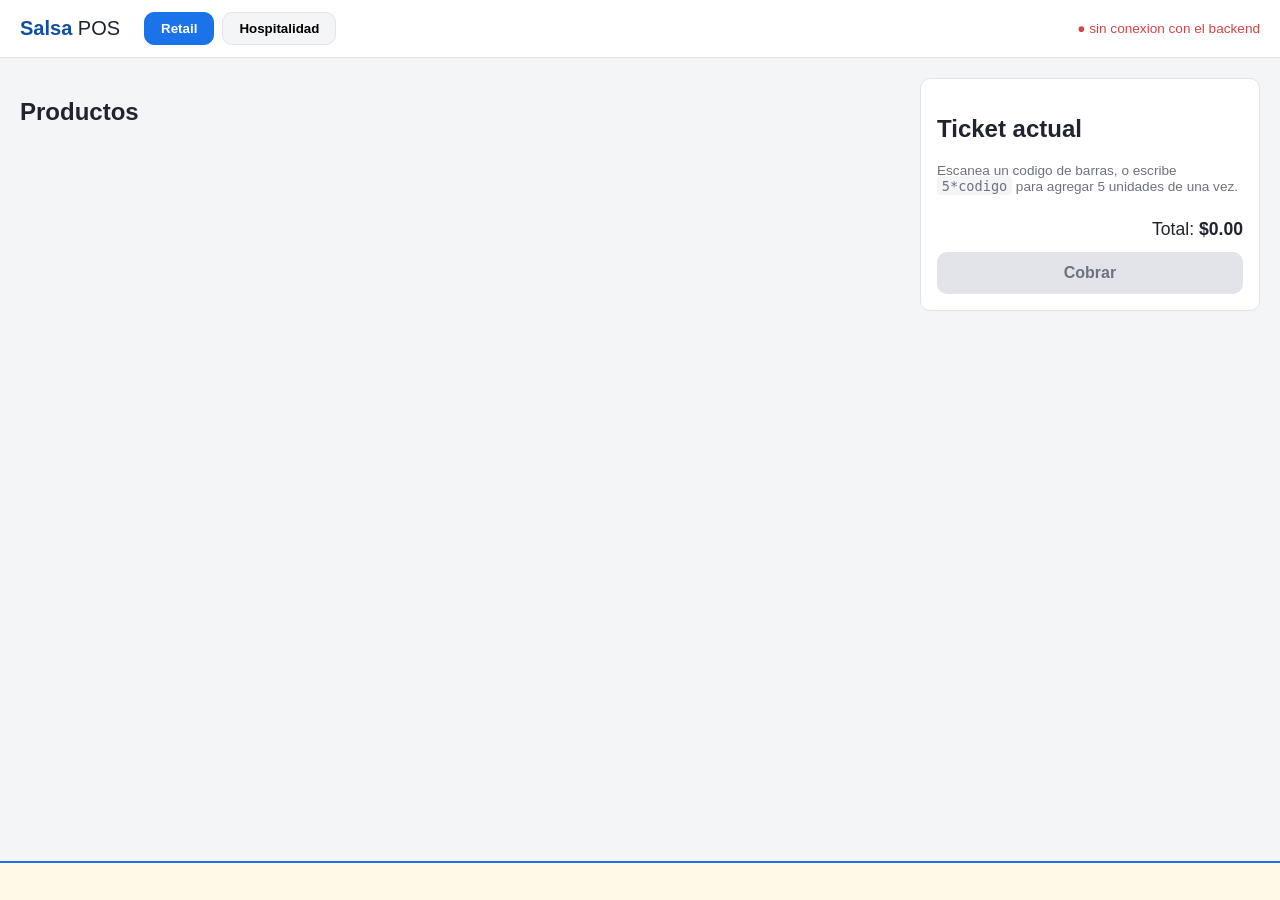
==== frontend/index.html @ f279087b "proyecto salsamentaria" ====
<!DOCTYPE html>
<html lang="es">
<head>
  <meta charset="UTF-8" />
  <meta name="viewport" content="width=device-width, initial-scale=1.0" />
  <title>Salsa POS</title>
  <link rel="stylesheet" href="css/style.css" />
</head>
<body>
  <!--
    Shell principal. La logica de ruteo real (retail vs mesas) vive en
    js/app.js: lee configuracion local (localStorage / futura tabla de
    configuracion del backend) y decide que vista cargar dentro de
    #app-view, inyectando el HTML de views/pos_retail.html o
    views/pos_hospitalidad.html.

    Regla de UX critica (documento maestro, seccion 5-B): #barcode-input
    debe mantener el foco SIEMPRE que no haya un dialogo modal abierto,
    para que el lector de codigo de barras (que emula teclado) funcione
    sin que el operario tenga que tocar el mouse.
  -->
  <header class="topbar">
    <div class="topbar__brand">Salsa <span>POS</span></div>
    <nav class="topbar__nav">
      <button data-modo="retail" class="modo-btn">Retail</button>
      <button data-modo="hospitalidad" class="modo-btn">Hospitalidad</button>
    </nav>
    <div class="topbar__status" id="connection-status">● conectando...</div>
  </header>

  <main id="app-view" class="app-view">
    <!-- Contenido inyectado dinamicamente por app.js -->
  </main>

  <!-- Campo oculto/persistente que captura la entrada del lector de barras.
       Ver frontend/js/barcode.js para el detalle de captura y el soporte
       de multiplicadores rapidos (ej. "5*7501234567890"). -->
  <input
    type="text"
    id="barcode-input"
    class="barcode-input"
    autocomplete="off"
    autocorrect="off"
    autocapitalize="off"
    spellcheck="false"
    aria-label="Entrada de codigo de barras"
  />

  <script src="js/api.js"></script>
  <script src="js/barcode.js"></script>
  <script src="js/app.js"></script>
</body>
</html>
---- frontend/css/style.css ----
/*
  style.css
  ----------
  Estilo base inspirado en la limpieza de Aronium: alto contraste, botones
  grandes pensados para pantallas tactiles/mostrador, y una jerarquia visual
  simple para que el operario de caja encuentre lo que necesita sin pensar.
*/

:root {
  --color-bg: #f4f5f7;
  --color-panel: #ffffff;
  --color-primary: #1a73e8;
  --color-primary-dark: #0f4fa3;
  --color-text: #1f2430;
  --color-text-muted: #6b7280;
  --color-border: #e2e4e9;

  --color-rojo: #d64545;
  --color-amarillo: #e2a63b;
  --color-verde: #2fa365;

  --radius: 10px;
  --font-base: "Segoe UI", Roboto, -apple-system, BlinkMacSystemFont, sans-serif;
}

* {
  box-sizing: border-box;
}

html, body {
  margin: 0;
  padding: 0;
  height: 100%;
  font-family: var(--font-base);
  background: var(--color-bg);
  color: var(--color-text);
}

.topbar {
  display: flex;
  align-items: center;
  gap: 1.5rem;
  padding: 0.75rem 1.25rem;
  background: var(--color-panel);
  border-bottom: 1px solid var(--color-border);
}

.topbar__brand {
  font-size: 1.25rem;
  font-weight: 700;
  color: var(--color-primary-dark);
}
.topbar__brand span {
  color: var(--color-text);
  font-weight: 400;
}

.topbar__nav {
  display: flex;
  gap: 0.5rem;
}

.modo-btn {
  padding: 0.5rem 1rem;
  border: 1px solid var(--color-border);
  border-radius: var(--radius);
  background: var(--color-bg);
  cursor: pointer;
  font-weight: 600;
}
.modo-btn.activo {
  background: var(--color-primary);
  color: #fff;
  border-color: var(--color-primary);
}

.topbar__status {
  margin-left: auto;
  font-size: 0.85rem;
  color: var(--color-text-muted);
}
.topbar__status.ok { color: var(--color-verde); }
.topbar__status.error { color: var(--color-rojo); }

.app-view {
  padding: 1.25rem;
}

/* --- Campo de captura de codigo de barras ---
   Se mantiene visible pero de bajo perfil: el operario ve que puede
   escanear/tipear sin que el elemento le robe protagonismo a la UI. */
.barcode-input {
  position: fixed;
  bottom: 0;
  left: 0;
  width: 100%;
  padding: 0.6rem 1rem;
  font-size: 1rem;
  border: none;
  border-top: 2px solid var(--color-primary);
  outline: none;
  background: #fffbe6;
}

/* --- Componentes compartidos de vistas (retail/hospitalidad) --- */

.grid-productos {
  display: grid;
  grid-template-columns: repeat(auto-fill, minmax(140px, 1fr));
  gap: 0.75rem;
}

.producto-card {
  background: var(--color-panel);
  border: 1px solid var(--color-border);
  border-radius: var(--radius);
  padding: 0.75rem;
  text-align: center;
  cursor: pointer;
  transition: transform 0.05s ease-in-out;
}
.producto-card:hover {
  border-color: var(--color-primary);
}
.producto-card:active {
  transform: scale(0.97);
}

.ticket-panel {
  background: var(--color-panel);
  border: 1px solid var(--color-border);
  border-radius: var(--radius);
  padding: 1rem;
}

.ticket-linea {
  display: flex;
  justify-content: space-between;
  padding: 0.4rem 0;
  border-bottom: 1px dashed var(--color-border);
}

.mesas-grid {
  display: grid;
  grid-template-columns: repeat(auto-fill, minmax(120px, 1fr));
  gap: 1rem;
}

.mesa-card {
  border-radius: var(--radius);
  padding: 1rem;
  text-align: center;
  font-weight: 600;
  cursor: pointer;
  border: 2px solid var(--color-border);
}
.mesa-card.libre { background: #eafaf1; border-color: var(--color-verde); }
.mesa-card.ocupada { background: #fdecec; border-color: var(--color-rojo); }
.mesa-card.reservada { background: #fff6e5; border-color: var(--color-amarillo); }

/* --- Semaforizacion de vencimientos --- */
.badge-nivel {
  display: inline-block;
  padding: 0.15rem 0.5rem;
  border-radius: 999px;
  font-size: 0.75rem;
  font-weight: 700;
  color: #fff;
}
.badge-nivel.rojo { background: var(--color-rojo); }
.badge-nivel.amarillo { background: var(--color-amarillo); color: #3a2c00; }
.badge-nivel.verde { background: var(--color-verde); }

/* --- Layout de las vistas POS (retail / hospitalidad) --- */
.pos-retail,
.pos-hospitalidad__cuenta > .pos-retail__grid,
#vista-cuenta {
  display: block;
}

.pos-retail {
  display: grid;
  grid-template-columns: 1fr 340px;
  gap: 1.25rem;
  align-items: start;
}

.pos-hospitalidad__cuenta {
  display: grid;
  grid-template-columns: 1fr 340px;
  grid-template-areas:
    "volver volver"
    "grid   ticket";
  gap: 1.25rem;
}
.pos-hospitalidad__cuenta > #btn-volver-mesas,
.pos-hospitalidad__cuenta > #cuenta-titulo {
  grid-column: 1 / -1;
}

.hint {
  font-size: 0.85rem;
  color: var(--color-text-muted);
}
.hint code {
  background: var(--color-bg);
  padding: 0.1rem 0.3rem;
  border-radius: 4px;
}

.ticket-lineas {
  list-style: none;
  margin: 0;
  padding: 0;
  max-height: 45vh;
  overflow-y: auto;
}

.ticket-total {
  margin-top: 0.75rem;
  font-size: 1.1rem;
  text-align: right;
}

.btn-primario,
.btn-secundario {
  width: 100%;
  padding: 0.75rem 1rem;
  margin-top: 0.75rem;
  border: none;
  border-radius: var(--radius);
  font-weight: 700;
  font-size: 1rem;
  cursor: pointer;
}
.btn-primario {
  background: var(--color-primary);
  color: #fff;
}
.btn-primario:disabled {
  background: var(--color-border);
  color: var(--color-text-muted);
  cursor: not-allowed;
}
.btn-secundario {
  width: auto;
  background: transparent;
  color: var(--color-primary-dark);
  border: 1px solid var(--color-border);
}
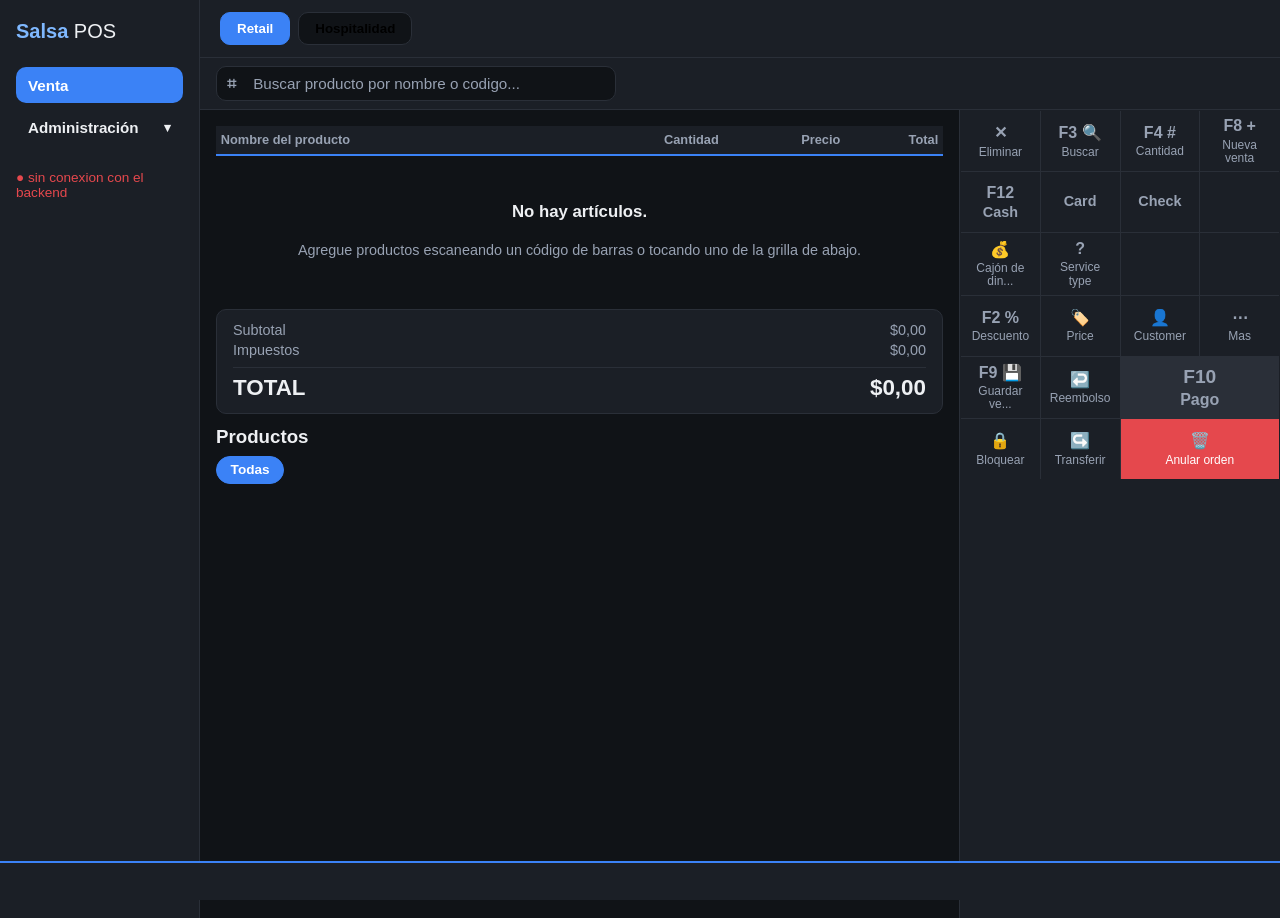
==== commit 8462dff9: "Actualización del proyecto" ====
--- a/frontend/index.html
+++ b/frontend/index.html
@@ -8,29 +8,62 @@
 </head>
 <body>
   <!--
-    Shell principal. La logica de ruteo real (retail vs mesas) vive en
-    js/app.js: lee configuracion local (localStorage / futura tabla de
-    configuracion del backend) y decide que vista cargar dentro de
-    #app-view, inyectando el HTML de views/pos_retail.html o
-    views/pos_hospitalidad.html.
+    Shell principal, inspirado en la separacion de Aronium entre caja
+    rapida (pantalla principal) y secciones de administracion propias.
+    La logica de ruteo real vive en js/app.js: decide que "seccion" de
+    nivel superior mostrar (venta / productos / inventario / alertas /
+    configuracion) y, dentro de "venta", que sub-modo (retail vs mesas),
+    inyectando el HTML de views/*.html dentro de #app-view. Productos,
+    Inventario, Alertas y Configuracion viven detras de un submenu
+    "Administracion" en la barra lateral (ver #admin-submenu).
 
     Regla de UX critica (documento maestro, seccion 5-B): #barcode-input
     debe mantener el foco SIEMPRE que no haya un dialogo modal abierto,
     para que el lector de codigo de barras (que emula teclado) funcione
     sin que el operario tenga que tocar el mouse.
   -->
-  <header class="topbar">
-    <div class="topbar__brand">Salsa <span>POS</span></div>
-    <nav class="topbar__nav">
-      <button data-modo="retail" class="modo-btn">Retail</button>
-      <button data-modo="hospitalidad" class="modo-btn">Hospitalidad</button>
-    </nav>
-    <div class="topbar__status" id="connection-status">● conectando...</div>
-  </header>
+  <div class="shell">
+    <aside class="sidebar">
+      <div class="sidebar__brand">Salsa <span>POS</span></div>
+      <nav class="sidebar__nav">
+        <button data-seccion="venta" class="seccion-btn">Venta</button>
+        <button
+          type="button"
+          id="btn-admin-toggle"
+          class="seccion-btn seccion-btn--grupo"
+          aria-expanded="false"
+          aria-controls="admin-submenu"
+        >
+          Administración
+          <span class="flecha" aria-hidden="true">▾</span>
+        </button>
+        <div id="admin-submenu" class="sidebar__submenu" hidden>
+          <button data-seccion="productos" class="seccion-btn seccion-btn--sub">Productos</button>
+          <button data-seccion="inventario" class="seccion-btn seccion-btn--sub">Inventario</button>
+          <button data-seccion="alertas" class="seccion-btn seccion-btn--sub">Alertas</button>
+          <button data-seccion="configuracion" class="seccion-btn seccion-btn--sub">Configuración</button>
+        </div>
+      </nav>
+      <div class="topbar__status" id="connection-status">● conectando...</div>
+    </aside>
 
-  <main id="app-view" class="app-view">
-    <!-- Contenido inyectado dinamicamente por app.js -->
-  </main>
+    <div class="shell__contenido">
+      <header class="topbar" id="venta-subnav" hidden>
+        <nav class="topbar__nav">
+          <button data-modo="retail" class="modo-btn">Retail</button>
+          <button data-modo="hospitalidad" class="modo-btn">Hospitalidad</button>
+        </nav>
+      </header>
+
+      <main id="app-view" class="app-view">
+        <!-- Contenido inyectado dinamicamente por app.js -->
+      </main>
+    </div>
+  </div>
+
+  <!-- Notificaciones no bloqueantes (ej. "Producto guardado correctamente").
+       Ver mostrarToast() en app.js. -->
+  <div id="toast" class="toast" hidden></div>
 
   <!-- Campo oculto/persistente que captura la entrada del lector de barras.
        Ver frontend/js/barcode.js para el detalle de captura y el soporte
--- a/frontend/css/style.css
+++ b/frontend/css/style.css
@@ -1,23 +1,31 @@
 /*
   style.css
   ----------
-  Estilo base inspirado en la limpieza de Aronium: alto contraste, botones
-  grandes pensados para pantallas tactiles/mostrador, y una jerarquia visual
-  simple para que el operario de caja encuentre lo que necesita sin pensar.
+  Tema oscuro inspirado en la pantalla de venta de Aronium: alto contraste,
+  botones grandes pensados para pantallas tactiles/mostrador, y una
+  jerarquia visual simple para que el operario de caja encuentre lo que
+  necesita sin pensar.
 */
 
 :root {
-  --color-bg: #f4f5f7;
-  --color-panel: #ffffff;
-  --color-primary: #1a73e8;
-  --color-primary-dark: #0f4fa3;
-  --color-text: #1f2430;
-  --color-text-muted: #6b7280;
-  --color-border: #e2e4e9;
-
-  --color-rojo: #d64545;
-  --color-amarillo: #e2a63b;
-  --color-verde: #2fa365;
+  --color-bg: #101317;
+  --color-panel: #1b1f26;
+  --color-hover: #262b34;
+  --color-primary: #3b82f6;
+  /* OJO: en el tema claro original esta variable era un azul MAS OSCURO
+     que --color-primary (para que el texto fuera legible sobre fondo
+     blanco). En el tema oscuro el rol es el mismo (texto/acento legible),
+     pero para lograrlo necesita ser un azul MAS CLARO que --color-primary,
+     ya que ahora el fondo es oscuro. El nombre de la variable se mantiene
+     para no tener que tocar cada selector que ya la usa. */
+  --color-primary-dark: #7fb8ff;
+  --color-text: #eef0f3;
+  --color-text-muted: #98a2b3;
+  --color-border: #2a2f38;
+
+  --color-rojo: #e5484d;
+  --color-amarillo: #f0b429;
+  --color-verde: #3ecf8e;
 
   --radius: 10px;
   --font-base: "Segoe UI", Roboto, -apple-system, BlinkMacSystemFont, sans-serif;
@@ -36,23 +44,106 @@
   color: var(--color-text);
 }
 
-.topbar {
+/* --- Layout general: sidebar + contenido --- */
+.shell {
+  display: flex;
+  min-height: 100vh;
+}
+
+.sidebar {
+  width: 200px;
+  flex-shrink: 0;
+  display: flex;
+  flex-direction: column;
+  gap: 1.5rem;
+  padding: 1.25rem 1rem;
+  background: var(--color-panel);
+  border-right: 1px solid var(--color-border);
+}
+
+.sidebar__brand {
+  font-size: 1.25rem;
+  font-weight: 700;
+  color: var(--color-primary-dark);
+}
+.sidebar__brand span {
+  color: var(--color-text);
+  font-weight: 400;
+}
+
+.sidebar__nav {
+  display: flex;
+  flex-direction: column;
+  gap: 0.4rem;
+}
+
+.seccion-btn {
+  text-align: left;
+  padding: 0.6rem 0.75rem;
+  border: none;
+  border-radius: var(--radius);
+  background: transparent;
+  color: var(--color-text);
+  cursor: pointer;
+  font-weight: 600;
+  font-size: 0.95rem;
+}
+.seccion-btn:hover {
+  background: var(--color-hover);
+}
+.seccion-btn.activo {
+  background: var(--color-primary);
+  color: #fff;
+}
+
+.seccion-btn--grupo {
+  display: flex;
+  align-items: center;
+  justify-content: space-between;
+  width: 100%;
+}
+.seccion-btn--grupo .flecha {
+  transition: transform 0.15s ease;
+  font-size: 0.8rem;
+}
+.seccion-btn--grupo[aria-expanded="true"] .flecha {
+  transform: rotate(180deg);
+}
+
+/* :not([hidden]): ver nota junto a .pos-hospitalidad__cuenta mas abajo
+   (una regla de autor que fije "display" en un elemento vence SIEMPRE al
+   "display:none" del atributo [hidden], sin importar especificidad). */
+.sidebar__submenu:not([hidden]) {
+  display: flex;
+  flex-direction: column;
+  gap: 0.2rem;
+  margin-left: 0.5rem;
+  padding-left: 0.5rem;
+  border-left: 2px solid var(--color-border);
+}
+
+.seccion-btn--sub {
+  font-size: 0.85rem;
+  padding: 0.45rem 0.6rem;
+}
+
+.shell__contenido {
+  flex: 1;
+  min-width: 0;
+  display: flex;
+  flex-direction: column;
+}
+
+/* :not([hidden]): ver nota junto a .pos-hospitalidad__cuenta mas abajo.
+   #venta-subnav usa esta misma clase y se oculta/muestra via [hidden]
+   al cambiar de seccion en la barra lateral. */
+.topbar:not([hidden]) {
   display: flex;
   align-items: center;
   gap: 1.5rem;
   padding: 0.75rem 1.25rem;
   background: var(--color-panel);
   border-bottom: 1px solid var(--color-border);
-}
-
-.topbar__brand {
-  font-size: 1.25rem;
-  font-weight: 700;
-  color: var(--color-primary-dark);
-}
-.topbar__brand span {
-  color: var(--color-text);
-  font-weight: 400;
 }
 
 .topbar__nav {
@@ -75,7 +166,6 @@
 }
 
 .topbar__status {
-  margin-left: auto;
   font-size: 0.85rem;
   color: var(--color-text-muted);
 }
@@ -84,6 +174,7 @@
 
 .app-view {
   padding: 1.25rem;
+  flex: 1;
 }
 
 /* --- Campo de captura de codigo de barras ---
@@ -99,10 +190,50 @@
   border: none;
   border-top: 2px solid var(--color-primary);
   outline: none;
-  background: #fffbe6;
+  background: var(--color-panel);
+  color: var(--color-text);
 }
 
 /* --- Componentes compartidos de vistas (retail/hospitalidad) --- */
+
+.buscador-productos {
+  display: block;
+  width: 100%;
+  max-width: 340px;
+  padding: 0.55rem 0.75rem;
+  margin: 0.5rem 0 0.75rem;
+  border: 1px solid var(--color-border);
+  border-radius: var(--radius);
+  font-size: 0.95rem;
+  background: var(--color-panel);
+  color: var(--color-text);
+}
+
+.categorias-tabs {
+  display: flex;
+  flex-wrap: wrap;
+  gap: 0.4rem;
+  margin-bottom: 0.75rem;
+}
+
+.categoria-tab {
+  padding: 0.35rem 0.85rem;
+  border: 1px solid var(--color-border);
+  border-radius: 999px;
+  background: var(--color-panel);
+  color: var(--color-text);
+  font-size: 0.85rem;
+  font-weight: 600;
+  cursor: pointer;
+}
+.categoria-tab:hover {
+  border-color: var(--color-primary);
+}
+.categoria-tab.activo {
+  background: var(--color-primary);
+  color: #fff;
+  border-color: var(--color-primary);
+}
 
 .grid-productos {
   display: grid;
@@ -133,11 +264,35 @@
   padding: 1rem;
 }
 
-.ticket-linea {
-  display: flex;
-  justify-content: space-between;
-  padding: 0.4rem 0;
+.tabla-ticket-scroll {
+  max-height: 45vh;
+  overflow-y: auto;
+  margin-bottom: 0.5rem;
+}
+
+.tabla-ticket {
+  width: 100%;
+  border-collapse: collapse;
+}
+.tabla-ticket thead th {
+  text-align: left;
+  padding: 0.4rem 0.3rem;
+  border-bottom: 2px solid var(--color-primary);
+  color: var(--color-text-muted);
+  font-size: 0.8rem;
+  font-weight: 600;
+  position: sticky;
+  top: 0;
+  background: var(--color-panel);
+}
+.tabla-ticket thead th:not(:first-child),
+.tabla-ticket tbody td:not(:first-child) {
+  text-align: right;
+}
+.tabla-ticket tbody td {
+  padding: 0.4rem 0.3rem;
   border-bottom: 1px dashed var(--color-border);
+  font-size: 0.9rem;
 }
 
 .mesas-grid {
@@ -154,9 +309,9 @@
   cursor: pointer;
   border: 2px solid var(--color-border);
 }
-.mesa-card.libre { background: #eafaf1; border-color: var(--color-verde); }
-.mesa-card.ocupada { background: #fdecec; border-color: var(--color-rojo); }
-.mesa-card.reservada { background: #fff6e5; border-color: var(--color-amarillo); }
+.mesa-card.libre { background: rgba(62, 207, 142, 0.12); border-color: var(--color-verde); }
+.mesa-card.ocupada { background: rgba(229, 72, 77, 0.12); border-color: var(--color-rojo); }
+.mesa-card.reservada { background: rgba(240, 180, 41, 0.12); border-color: var(--color-amarillo); }
 
 /* --- Semaforizacion de vencimientos --- */
 .badge-nivel {
@@ -167,25 +322,33 @@
   font-weight: 700;
   color: #fff;
 }
+/* Separacion cuando el badge va pegado a texto en la misma celda (ej. el
+   "Stock bajo" de Inventario, junto a la cantidad) en vez de solo en su
+   propia celda (como en Alertas). */
+.badge-nivel + .badge-nivel,
+strong + .badge-nivel {
+  margin-left: 0.5rem;
+}
 .badge-nivel.rojo { background: var(--color-rojo); }
 .badge-nivel.amarillo { background: var(--color-amarillo); color: #3a2c00; }
 .badge-nivel.verde { background: var(--color-verde); }
 
-/* --- Layout de las vistas POS (retail / hospitalidad) --- */
-.pos-retail,
-.pos-hospitalidad__cuenta > .pos-retail__grid,
-#vista-cuenta {
+/* --- Layout de las vistas POS (retail / hospitalidad) ---
+   OJO: #vista-cuenta (== .pos-hospitalidad__cuenta, el mismo elemento
+   tiene ambos) NO debe forzarse aqui: un selector de ID le gana en
+   especificidad al atributo [hidden] y a la regla ".pos-hospitalidad__cuenta
+   { display: grid }" de mas abajo, dejando la cuenta siempre visible
+   encima de la grilla de mesas sin importar lo que haga app.js. */
+.pos-hospitalidad__cuenta > .pos-retail__grid {
   display: block;
 }
 
-.pos-retail {
-  display: grid;
-  grid-template-columns: 1fr 340px;
-  gap: 1.25rem;
-  align-items: start;
-}
-
-.pos-hospitalidad__cuenta {
+/* :not([hidden]) es necesario: una regla de autor que fije "display" en
+   este elemento gana SIEMPRE sobre el "display:none" del atributo [hidden]
+   del navegador (el origen "autor" vence a "user-agent" en la cascada,
+   sin importar especificidad), asi que sin esto la cuenta se veria
+   siempre, incluso con el atributo hidden puesto por app.js. */
+.pos-hospitalidad__cuenta:not([hidden]) {
   display: grid;
   grid-template-columns: 1fr 340px;
   grid-template-areas:
@@ -203,17 +366,9 @@
   color: var(--color-text-muted);
 }
 .hint code {
-  background: var(--color-bg);
+  background: var(--color-border);
   padding: 0.1rem 0.3rem;
   border-radius: 4px;
-}
-
-.ticket-lineas {
-  list-style: none;
-  margin: 0;
-  padding: 0;
-  max-height: 45vh;
-  overflow-y: auto;
 }
 
 .ticket-total {
@@ -248,3 +403,438 @@
   color: var(--color-primary-dark);
   border: 1px solid var(--color-border);
 }
+
+/* --- Pantallas de administracion (Productos / Inventario / Alertas) --- */
+
+.panel-admin {
+  background: var(--color-panel);
+  border: 1px solid var(--color-border);
+  border-radius: var(--radius);
+  padding: 1.25rem;
+  margin-bottom: 1.25rem;
+}
+
+.panel-admin h3 {
+  margin-top: 0;
+}
+
+.tabla-admin {
+  width: 100%;
+  border-collapse: collapse;
+}
+.tabla-admin th,
+.tabla-admin td {
+  text-align: left;
+  padding: 0.5rem 0.6rem;
+  border-bottom: 1px solid var(--color-border);
+  font-size: 0.9rem;
+}
+.tabla-admin th {
+  color: var(--color-text-muted);
+  font-weight: 600;
+}
+.tabla-admin tr.fila-clickable {
+  cursor: pointer;
+}
+.tabla-admin tr.fila-clickable:hover {
+  background: var(--color-hover);
+}
+
+/* :not([hidden]): #form-nueva-mesa reutiliza esta clase y se oculta con
+   [hidden] (ver nota junto a .pos-hospitalidad__cuenta mas abajo). */
+.form-inline:not([hidden]) {
+  display: flex;
+  flex-wrap: wrap;
+  gap: 0.75rem;
+  align-items: flex-end;
+}
+/* :not([hidden]): ver nota junto a .pos-hospitalidad__cuenta mas abajo
+   (una regla de autor con "display" vence SIEMPRE al [hidden] del
+   navegador). #campo-stock-bajo-umbral reutiliza esta clase y se oculta
+   con [hidden] segun el interruptor "Marcar stock bajo". */
+.form-inline .campo:not([hidden]) {
+  display: flex;
+  flex-direction: column;
+  gap: 0.25rem;
+  font-size: 0.85rem;
+  color: var(--color-text-muted);
+}
+.form-inline input,
+.form-inline select {
+  padding: 0.5rem 0.6rem;
+  border: 1px solid var(--color-border);
+  border-radius: var(--radius);
+  font-size: 0.95rem;
+  min-width: 140px;
+  background: var(--color-bg);
+  color: var(--color-text);
+}
+/* El icono nativo del selector de fecha viene oscuro por defecto y queda
+   invisible sobre un input de fondo oscuro (Chrome/Edge). */
+.form-inline input[type="date"]::-webkit-calendar-picker-indicator {
+  filter: invert(1);
+}
+.form-inline .btn-primario,
+.form-inline .btn-secundario {
+  width: auto;
+  margin-top: 0;
+}
+
+.mesa-card.mesa-nueva {
+  background: var(--color-bg);
+  border-style: dashed;
+  color: var(--color-text-muted);
+  display: flex;
+  align-items: center;
+  justify-content: center;
+}
+
+.lista-simple {
+  list-style: none;
+  margin: 0;
+  padding: 0;
+}
+.lista-simple li {
+  display: flex;
+  justify-content: space-between;
+  align-items: center;
+  padding: 0.35rem 0;
+  border-bottom: 1px dashed var(--color-border);
+  font-size: 0.9rem;
+}
+
+/* =========================================
+   Rediseño POS Retail (Estilo Aronium)
+   Usa las mismas variables de tema que el resto de la app (ver :root):
+   la version original de este bloque traia colores fijos (#2c2c2c,
+   #333, etc.) que no coincidian con la paleta del resto de las pantallas
+   (Productos/Inventario/Alertas), lo cual se veia desarmonico al navegar
+   entre secciones.
+   ========================================= */
+
+.pos-retail-aronium {
+  display: flex;
+  flex-direction: column;
+  min-height: calc(100vh - 2.5rem);
+  background: var(--color-bg);
+  color: var(--color-text);
+  margin: -1.25rem; /* Para que el buscador quede pegado al borde, como en Aronium */
+}
+
+/* Header Buscador */
+.pos-retail-aronium__header {
+  background: var(--color-panel);
+  padding: 0.5rem 1rem;
+  border-bottom: 1px solid var(--color-border);
+  display: flex;
+  align-items: center;
+}
+
+.buscador-wrapper {
+  display: flex;
+  align-items: center;
+  background: var(--color-bg);
+  border: 1px solid var(--color-border);
+  border-radius: var(--radius);
+  width: 100%;
+  max-width: 400px;
+}
+
+.icon-barcode {
+  padding: 0 0.6rem;
+  color: var(--color-text-muted);
+  font-weight: bold;
+}
+
+.pos-retail-aronium__header .buscador-productos {
+  background: transparent;
+  border: none;
+  color: var(--color-text);
+  padding: 0.5rem;
+  width: 100%;
+  max-width: none;
+  outline: none;
+  margin: 0;
+}
+.pos-retail-aronium__header .buscador-productos::placeholder {
+  color: var(--color-text-muted);
+}
+
+/* Cuerpo principal: ticket+catalogo a la izquierda, acciones a la derecha */
+.pos-retail-aronium__body {
+  display: flex;
+  flex: 1;
+  align-items: stretch;
+}
+
+.pos-retail-aronium__main {
+  flex: 1;
+  min-width: 0;
+  display: flex;
+  flex-direction: column;
+  padding: 1rem;
+  border-right: 1px solid var(--color-border);
+}
+
+/* En este layout el ticket comparte espacio con totales y catalogo debajo,
+   asi que usa una altura de scroll mas chica que en Hospitalidad. */
+.pos-retail-aronium__main .tabla-ticket-scroll {
+  max-height: 30vh;
+}
+
+/* Mensaje de estado vacio: en el flujo normal, entre la tabla y los
+   totales (nada de position:absolute - con la tabla casi sin alto por
+   no tener filas, terminaba superpuesto encima del bloque de Totales). */
+.ticket-vacio-msg {
+  text-align: center;
+  color: var(--color-text-muted);
+  font-size: 0.9rem;
+  padding: 1.5rem 0;
+}
+.ticket-vacio-msg strong {
+  display: block;
+  font-size: 1.05rem;
+  color: var(--color-text);
+  margin-bottom: 0.25rem;
+}
+
+.pos-retail-aronium__totales {
+  background: var(--color-panel);
+  border: 1px solid var(--color-border);
+  border-radius: var(--radius);
+  padding: 0.75rem 1rem;
+  margin: 0.75rem 0;
+  display: flex;
+  flex-direction: column;
+  gap: 0.3rem;
+}
+.totales-fila {
+  display: flex;
+  justify-content: space-between;
+  font-size: 0.9rem;
+  color: var(--color-text-muted);
+}
+.totales-fila.total-grande {
+  font-size: 1.4rem;
+  font-weight: 700;
+  color: var(--color-text);
+  margin-top: 0.25rem;
+  padding-top: 0.4rem;
+  border-top: 1px solid var(--color-border);
+}
+
+.pos-retail-aronium__catalogo h3 {
+  margin: 0 0 0.5rem;
+}
+
+/* Sidebar de acciones */
+.pos-retail-aronium__sidebar {
+  width: 320px;
+  flex-shrink: 0;
+  background: var(--color-panel);
+  padding: 1px;
+}
+
+.acciones-grid {
+  display: grid;
+  grid-template-columns: repeat(4, 1fr);
+  grid-auto-rows: minmax(60px, auto);
+  gap: 1px;
+  background: var(--color-border); /* separa visualmente los botones */
+}
+
+.btn-accion {
+  border: none;
+  background: var(--color-panel);
+  color: var(--color-text-muted);
+  display: flex;
+  flex-direction: column;
+  align-items: center;
+  justify-content: center;
+  gap: 0.2rem;
+  cursor: pointer;
+  padding: 0.4rem;
+  font-size: 0.75rem;
+  transition: background-color 0.1s;
+}
+.btn-accion:hover {
+  background: var(--color-hover);
+  color: var(--color-text);
+}
+.btn-accion .btn-icon {
+  font-size: 1rem;
+  font-weight: bold;
+}
+.btn-accion .btn-texto {
+  text-align: center;
+  line-height: 1.1;
+}
+
+.btn-pago {
+  font-size: 0.9rem;
+  font-weight: bold;
+}
+
+/* Verde propio (mas oscuro que --color-verde, que es un mint claro
+   pensado para badges) para que el texto blanco tenga buen contraste
+   en un boton solido grande. */
+.btn-verde {
+  background: #1f9d5a;
+  color: #fff;
+}
+.btn-verde:hover {
+  background: #188049;
+}
+.btn-verde:disabled {
+  background: var(--color-border);
+  color: var(--color-text-muted);
+  cursor: not-allowed;
+}
+.btn-verde .btn-icon { font-size: 1.2rem; }
+.btn-verde .btn-texto { font-size: 1rem; font-weight: bold; }
+
+.btn-rojo {
+  background: var(--color-rojo);
+  color: #fff;
+}
+.btn-rojo:hover {
+  background: #c93338;
+}
+
+.btn-span-2 {
+  grid-column: span 2;
+}
+
+.btn-placeholder {
+  background: var(--color-panel);
+}
+
+/* =========================================
+   Formulario extendido de Productos
+   ========================================= */
+
+/* Un campo que debe ocupar toda la fila dentro de .form-inline
+   (flex-wrap): descripcion, separadores de seccion, etc. */
+.campo--ancho {
+  flex: 1 1 100%;
+}
+.campo--ancho textarea {
+  width: 100%;
+}
+
+.form-seccion-titulo {
+  flex: 1 1 100%;
+  margin: 0.5rem 0 0;
+  font-size: 0.8rem;
+  font-weight: 700;
+  color: var(--color-text-muted);
+  text-transform: uppercase;
+  letter-spacing: 0.04em;
+}
+.form-seccion-titulo:first-child {
+  margin-top: 0;
+}
+
+.form-inline textarea {
+  padding: 0.5rem 0.6rem;
+  border: 1px solid var(--color-border);
+  border-radius: var(--radius);
+  font-size: 0.95rem;
+  font-family: inherit;
+  background: var(--color-bg);
+  color: var(--color-text);
+  min-height: 4rem;
+  resize: vertical;
+}
+
+/* :not([hidden]): una regla de autor que fije "display" en un elemento
+   vence SIEMPRE al "display:none" del atributo [hidden] (ver nota junto
+   a .pos-hospitalidad__cuenta), asi que sin esto la vista previa se
+   veria siempre, incluso sin imagen subida. */
+.imagen-preview:not([hidden]) {
+  width: 120px;
+  height: 120px;
+  border-radius: var(--radius);
+  border: 1px solid var(--color-border);
+  object-fit: cover;
+  background: var(--color-bg);
+  display: block;
+}
+
+/* --- Interruptor (checkbox estilizado como switch deslizante) --- */
+.switch {
+  display: inline-flex;
+  align-items: center;
+  gap: 0.5rem;
+  cursor: pointer;
+  user-select: none;
+}
+.switch input[type="checkbox"] {
+  position: absolute;
+  opacity: 0;
+  width: 0;
+  height: 0;
+}
+.switch__track {
+  position: relative;
+  width: 40px;
+  height: 22px;
+  flex-shrink: 0;
+  background: var(--color-border);
+  border-radius: 999px;
+  transition: background-color 0.15s ease;
+}
+.switch__thumb {
+  position: absolute;
+  top: 2px;
+  left: 2px;
+  width: 18px;
+  height: 18px;
+  border-radius: 50%;
+  background: #fff;
+  transition: transform 0.15s ease;
+}
+.switch input:checked + .switch__track {
+  background: var(--color-primary);
+}
+.switch input:checked + .switch__track .switch__thumb {
+  transform: translateX(18px);
+}
+.switch__label {
+  font-size: 0.9rem;
+  color: var(--color-text);
+}
+
+/* --- Notificacion no bloqueante (mostrarToast() en app.js) ---
+   :not([hidden]) es obligatorio aqui: cualquier regla de autor que fije
+   "display" en un elemento vence SIEMPRE al "display:none" del atributo
+   [hidden] del navegador, sin importar especificidad (ver nota junto a
+   .pos-hospitalidad__cuenta) - ya paso 3 veces en esta app por olvidarlo. */
+.toast:not([hidden]) {
+  display: block;
+  position: fixed;
+  top: 1rem;
+  right: 1rem;
+  z-index: 1000;
+  padding: 0.75rem 1.25rem;
+  border-radius: var(--radius);
+  background: var(--color-verde);
+  color: #08281a;
+  font-weight: 700;
+  box-shadow: 0 4px 12px rgba(0, 0, 0, 0.35);
+  animation: toast-entrada 0.15s ease-out;
+}
+.toast.error {
+  background: var(--color-rojo);
+  color: #fff;
+}
+@keyframes toast-entrada {
+  from {
+    opacity: 0;
+    transform: translateY(-8px);
+  }
+  to {
+    opacity: 1;
+    transform: translateY(0);
+  }
+}
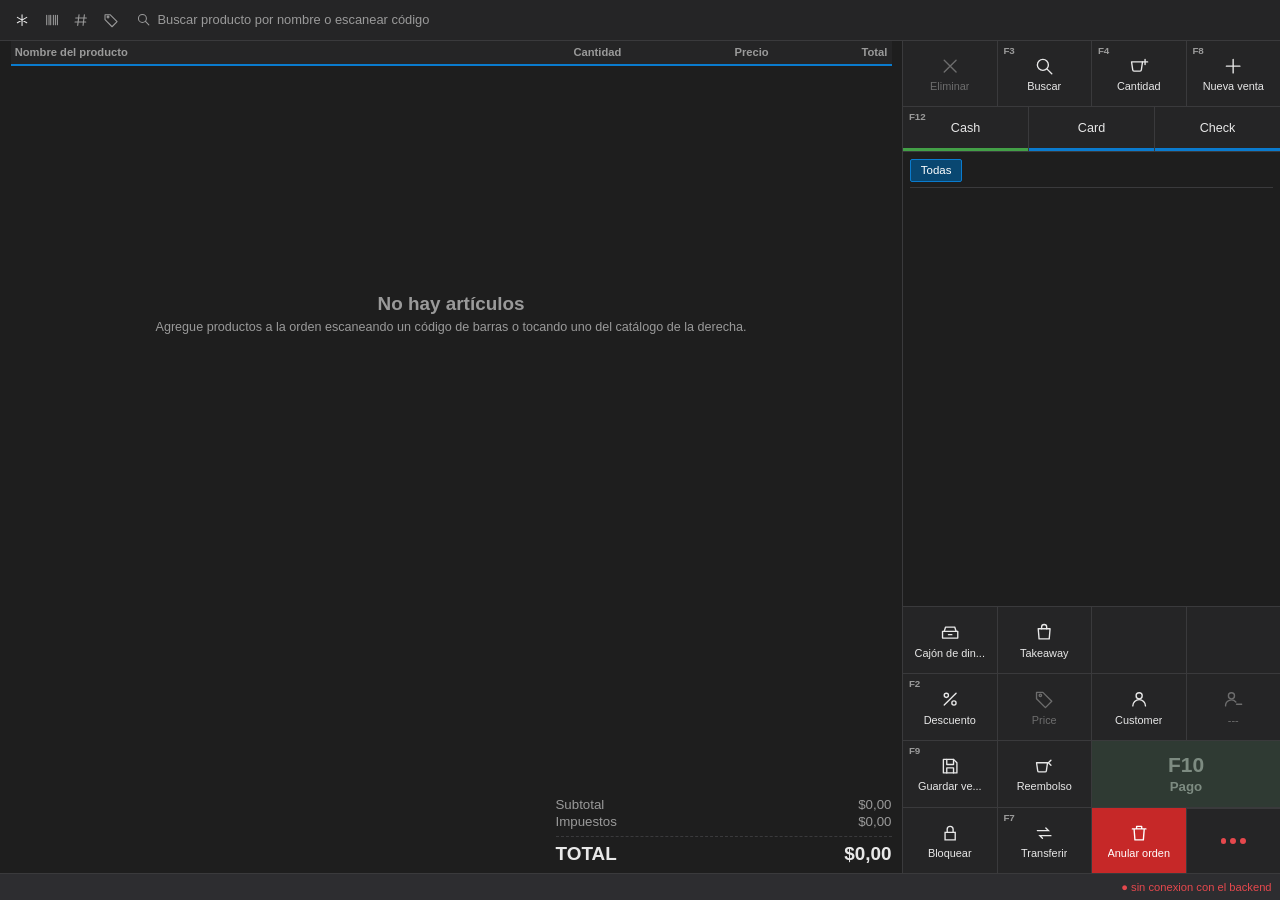
==== commit 7beaed7f: "feat: implement global barcode reader module and integrate scanning into POS search fields" ====
--- a/frontend/index.html
+++ b/frontend/index.html
@@ -8,14 +8,24 @@
 </head>
 <body>
   <!--
-    Shell principal, inspirado en la separacion de Aronium entre caja
-    rapida (pantalla principal) y secciones de administracion propias.
-    La logica de ruteo real vive en js/app.js: decide que "seccion" de
-    nivel superior mostrar (venta / productos / inventario / alertas /
-    configuracion) y, dentro de "venta", que sub-modo (retail vs mesas),
-    inyectando el HTML de views/*.html dentro de #app-view. Productos,
-    Inventario, Alertas y Configuracion viven detras de un submenu
-    "Administracion" en la barra lateral (ver #admin-submenu).
+    Armazon principal. La logica de ruteo vive en js/app.js: decide que
+    "seccion" de nivel superior mostrar (venta / productos / inventario /
+    alertas / configuracion) y, dentro de "venta", que sub-modo (retail vs
+    hospitalidad), inyectando el HTML de views/*.html dentro de #app-view.
+
+    NAVEGACION (calco de Aronium, 2026-09-08). La pantalla de venta del
+    original no tiene barra lateral: es una caja a pantalla completa. Por
+    eso aqui la barra lateral se oculta en la seccion Venta (via CSS, con
+    body[data-seccion]) y la entrada a Administracion es el boton de tres
+    puntos de la esquina inferior derecha, que encaja en la ultima celda
+    del panel de acciones. En las secciones de administracion la barra
+    lateral si aparece, para saber donde se esta y poder volver.
+
+    Los botones de navegacion estan DUPLICADOS a proposito (barra lateral y
+    menu flotante): app.js los enlaza por clase y atributo de datos
+    (".seccion-btn[data-seccion]"), no por id, asi que ambas copias
+    funcionan. Tienen que vivir aqui, en el HTML estatico, porque init()
+    los enlaza una sola vez al arrancar, antes de inyectar ninguna vista.
 
     Regla de UX critica (documento maestro, seccion 5-B): #barcode-input
     debe mantener el foco SIEMPRE que no haya un dialogo modal abierto,
@@ -26,58 +36,84 @@
     <aside class="sidebar">
       <div class="sidebar__brand">Salsa <span>POS</span></div>
       <nav class="sidebar__nav">
-        <button data-seccion="venta" class="seccion-btn">Venta</button>
-        <button
-          type="button"
-          id="btn-admin-toggle"
-          class="seccion-btn seccion-btn--grupo"
-          aria-expanded="false"
-          aria-controls="admin-submenu"
-        >
-          Administración
-          <span class="flecha" aria-hidden="true">▾</span>
+        <button data-seccion="venta" class="seccion-btn">
+          <svg class="icono" viewBox="0 0 16 16" fill="none" stroke="currentColor" stroke-width="1.3" stroke-linecap="round" stroke-linejoin="round" aria-hidden="true">
+            <path d="M1.6 2.2h1.9l1.5 7.2a.9.9 0 0 0 .9.7h5.5a.9.9 0 0 0 .9-.7l1-4.2H4.2" />
+            <circle cx="6.3" cy="13" r="1" />
+            <circle cx="11.6" cy="13" r="1" />
+          </svg>
+          Venta
         </button>
-        <div id="admin-submenu" class="sidebar__submenu" hidden>
-          <button data-seccion="productos" class="seccion-btn seccion-btn--sub">Productos</button>
-          <button data-seccion="inventario" class="seccion-btn seccion-btn--sub">Inventario</button>
-          <button data-seccion="alertas" class="seccion-btn seccion-btn--sub">Alertas</button>
-          <button data-seccion="configuracion" class="seccion-btn seccion-btn--sub">Configuración</button>
-        </div>
+        <span class="sidebar__titulo">Administración</span>
+        <button data-seccion="productos" class="seccion-btn seccion-btn--sub">Productos</button>
+        <button data-seccion="inventario" class="seccion-btn seccion-btn--sub">Inventario</button>
+        <button data-seccion="alertas" class="seccion-btn seccion-btn--sub">Alertas</button>
+        <button data-seccion="configuracion" class="seccion-btn seccion-btn--sub">Configuración</button>
       </nav>
-      <div class="topbar__status" id="connection-status">● conectando...</div>
     </aside>
 
     <div class="shell__contenido">
-      <header class="topbar" id="venta-subnav" hidden>
-        <nav class="topbar__nav">
-          <button data-modo="retail" class="modo-btn">Retail</button>
-          <button data-modo="hospitalidad" class="modo-btn">Hospitalidad</button>
-        </nav>
-      </header>
-
       <main id="app-view" class="app-view">
         <!-- Contenido inyectado dinamicamente por app.js -->
       </main>
     </div>
   </div>
 
+  <!--
+    Boton de los tres puntos. Encaja en la ultima celda del panel de
+    acciones de Retail (ver .btn-placeholder--menu en pos_retail.html):
+    esta fijo respecto a la ventana y toma sus medidas de las mismas
+    variables CSS que la reticula de ese panel, para que no se desalineen.
+    Vive aqui y no en la vista porque app.js lo enlaza al arrancar.
+  -->
+  <button
+    type="button"
+    id="btn-admin-toggle"
+    class="btn-menu-flotante"
+    aria-expanded="false"
+    aria-controls="admin-submenu"
+    aria-label="Menú de navegación"
+    title="Menú"
+  >
+    <span class="btn-menu-flotante__puntos" aria-hidden="true">
+      <span></span><span></span><span></span>
+    </span>
+  </button>
+
+  <nav id="admin-submenu" class="menu-flotante" hidden>
+    <!-- #venta-subnav: app.js lo oculta con [hidden] cuando la seccion no
+         es Venta, asi que el grupo de modos solo aparece donde aplica. -->
+    <div id="venta-subnav" class="menu-flotante__grupo">
+      <span class="menu-flotante__titulo">Modo de venta</span>
+      <button data-modo="retail" class="modo-btn">Retail</button>
+      <button data-modo="hospitalidad" class="modo-btn">Hospitalidad</button>
+    </div>
+
+    <span class="menu-flotante__titulo">Administración</span>
+    <button data-seccion="productos" class="seccion-btn">Productos</button>
+    <button data-seccion="inventario" class="seccion-btn">Inventario</button>
+    <button data-seccion="alertas" class="seccion-btn">Alertas</button>
+    <button data-seccion="configuracion" class="seccion-btn">Configuración</button>
+
+    <span class="menu-flotante__sep" aria-hidden="true"></span>
+    <button data-seccion="venta" class="seccion-btn">Venta</button>
+  </nav>
+
+  <!--
+    Barra de estado inferior. Solo el indicador de conexion.
+
+    Aqui vivia tambien el campo del lector de codigo de barras
+    (#barcode-input). Se quito el 2026-09-08 por redundante: el lector
+    escribe ahora en el mismo buscador de cada pantalla, que es el que
+    lleva el atributo [data-captura-barras] (ver frontend/js/barcode.js).
+  -->
+  <footer class="statusbar">
+    <span class="topbar__status" id="connection-status">● conectando...</span>
+  </footer>
+
   <!-- Notificaciones no bloqueantes (ej. "Producto guardado correctamente").
        Ver mostrarToast() en app.js. -->
   <div id="toast" class="toast" hidden></div>
-
-  <!-- Campo oculto/persistente que captura la entrada del lector de barras.
-       Ver frontend/js/barcode.js para el detalle de captura y el soporte
-       de multiplicadores rapidos (ej. "5*7501234567890"). -->
-  <input
-    type="text"
-    id="barcode-input"
-    class="barcode-input"
-    autocomplete="off"
-    autocorrect="off"
-    autocapitalize="off"
-    spellcheck="false"
-    aria-label="Entrada de codigo de barras"
-  />
 
   <script src="js/api.js"></script>
   <script src="js/barcode.js"></script>
--- a/frontend/css/style.css
+++ b/frontend/css/style.css
@@ -1,34 +1,82 @@
 /*
   style.css
   ----------
-  Tema oscuro inspirado en la pantalla de venta de Aronium: alto contraste,
-  botones grandes pensados para pantallas tactiles/mostrador, y una
-  jerarquia visual simple para que el operario de caja encuentre lo que
-  necesita sin pensar.
+  Tema oscuro estilo Aronium. La referencia es una aplicacion de escritorio
+  de Windows, no una pagina web, y esa diferencia se juega en tres cosas
+  concretas que gobiernan las variables de abajo:
+
+    1. Geometria cuadrada. Aronium practicamente no redondea nada. --radius
+       vale 2px, no 10px. Es el detalle que mas delata a un POS "hecho en
+       web" cuando se lo pone al lado del original.
+    2. Densidad. Es una app de mostrador: filas bajas, controles de altura
+       fija, poca respiracion. Toda esta hoja esta escrita en rem, asi que
+       la densidad global se gobierna desde html{font-size} (ver abajo).
+    3. Grises neutros. La paleta anterior tiraba a azul (#101317, #1b1f26);
+       el gris de escritorio es plano, sin tinte.
+
+  El MARCO (barra lateral, barra de herramientas, barra de estado, panel de
+  contenido) vive en este archivo y en index.html, y es lo que le da el
+  caracter de aplicacion al conjunto. El detalle pantalla por pantalla se
+  ajusta despues, contra capturas reales de Aronium.
 */
 
 :root {
-  --color-bg: #101317;
-  --color-panel: #1b1f26;
-  --color-hover: #262b34;
-  --color-primary: #3b82f6;
+  /* Superficies, de la mas profunda a la mas elevada. El fondo de trabajo
+     es el mas oscuro; las barras y paneles van subiendo de tono, que es
+     como se separan las zonas en una app de escritorio (por tono, no por
+     sombras ni por esquinas redondeadas). */
+  --color-bg: #1e1e1e;
+  --color-panel: #252526;
+  --color-panel-alto: #2d2d30;
+  --color-hover: #2f3033;
+  /* Azul de seleccion tipo Explorador de Windows, para la fila/seccion
+     activa. Es mas sobrio que pintar el item entero del azul de acento. */
+  --color-seleccion: #094771;
+
+  --color-primary: #0a7bce;
   /* OJO: en el tema claro original esta variable era un azul MAS OSCURO
      que --color-primary (para que el texto fuera legible sobre fondo
      blanco). En el tema oscuro el rol es el mismo (texto/acento legible),
      pero para lograrlo necesita ser un azul MAS CLARO que --color-primary,
      ya que ahora el fondo es oscuro. El nombre de la variable se mantiene
      para no tener que tocar cada selector que ya la usa. */
-  --color-primary-dark: #7fb8ff;
-  --color-text: #eef0f3;
-  --color-text-muted: #98a2b3;
-  --color-border: #2a2f38;
+  --color-primary-dark: #4cb2ff;
+
+  --color-text: #e8e8e8;
+  --color-text-muted: #9a9a9a;
+  --color-border: #3a3a3c;
+  --color-border-suave: #323234;
 
   --color-rojo: #e5484d;
   --color-amarillo: #f0b429;
   --color-verde: #3ecf8e;
 
-  --radius: 10px;
+  --radius: 2px;
+
+  /* Alturas fijas del marco. Estan como variables para que la barra de
+     marca, la de herramientas y la de estado se alineen entre si y entre
+     pantallas sin tener que ajustarlas una por una. */
+  --alto-barra: 2.3rem;
+  --alto-statusbar: 1.9rem;
+  --alto-control: 1.85rem;
+  --ancho-sidebar: 12.5rem;
+
+  /* Panel de acciones de Retail. El boton de los tres puntos vive en
+     index.html y se dimensiona con estas mismas variables para encajar en
+     la ultima celda de la reticula, asi que cambiar una de las dos las
+     mantiene alineadas. */
+  --ancho-acciones: 27rem;
+  --alto-celda-accion: 4.7rem;
+
   --font-base: "Segoe UI", Roboto, -apple-system, BlinkMacSystemFont, sans-serif;
+}
+
+html {
+  /* Palanca global de densidad. Como toda la hoja esta en rem, bajar la
+     raiz de los 16px que trae el navegador a 14px comprime la interfaz
+     entera de forma proporcional: es exactamente el aire que sobraba
+     frente a Aronium, y evita tener que reescribir cada padding. */
+  font-size: 14px;
 }
 
 * {
@@ -44,87 +92,141 @@
   color: var(--color-text);
 }
 
-/* --- Layout general: sidebar + contenido --- */
+/* Una aplicacion de escritorio no hace scroll de pagina: el marco queda
+   quieto y lo que se desplaza es el panel de contenido (.app-view). Sin
+   esto, la barra de estado inferior se iria con el scroll. */
+body {
+  display: flex;
+  flex-direction: column;
+  height: 100vh;
+  overflow: hidden;
+}
+
+/* Los controles de formulario NO heredan la tipografia por defecto: sin
+   esto, cada boton, input y select del proyecto se dibujaba con la fuente
+   por defecto del navegador en vez de Segoe UI, que es justo lo que
+   rompe la ilusion de aplicacion nativa. */
+button,
+input,
+select,
+textarea {
+  font-family: inherit;
+}
+
+/* Icono en linea (SVG en el HTML). Un unico tamano para todo el marco. */
+.icono {
+  width: 1rem;
+  height: 1rem;
+  flex-shrink: 0;
+}
+
+/* --- Layout general: barra lateral + contenido --- */
 .shell {
   display: flex;
-  min-height: 100vh;
+  flex: 1;
+  min-height: 0;
 }
 
 .sidebar {
-  width: 200px;
+  width: var(--ancho-sidebar);
   flex-shrink: 0;
   display: flex;
   flex-direction: column;
-  gap: 1.5rem;
-  padding: 1.25rem 1rem;
+  padding: 0;
   background: var(--color-panel);
   border-right: 1px solid var(--color-border);
-}
-
+  overflow-y: auto;
+}
+
+/* Barra de marca: hace las veces de barra de titulo de la ventana, y por
+   eso comparte altura con la barra de herramientas de la derecha. */
 .sidebar__brand {
-  font-size: 1.25rem;
-  font-weight: 700;
+  display: flex;
+  align-items: center;
+  height: var(--alto-barra);
+  flex-shrink: 0;
+  padding: 0 0.85rem;
+  font-size: 0.95rem;
+  font-weight: 600;
+  letter-spacing: 0.01em;
+  color: var(--color-text);
+  background: var(--color-panel-alto);
+  border-bottom: 1px solid var(--color-border);
+}
+.sidebar__brand span {
   color: var(--color-primary-dark);
-}
-.sidebar__brand span {
-  color: var(--color-text);
+  font-weight: 600;
+  margin-left: 0.25rem;
+}
+
+.sidebar__nav {
+  display: flex;
+  flex-direction: column;
+  padding: 0.3rem 0;
+}
+
+/* Item de navegacion: fila plana de altura fija con barra de acento a la
+   izquierda cuando esta activa. Nada de pastillas redondeadas. */
+.seccion-btn {
+  display: flex;
+  align-items: center;
+  gap: 0.55rem;
+  width: 100%;
+  min-height: 2.15rem;
+  padding: 0 0.85rem;
+  text-align: left;
+  border: none;
+  border-left: 3px solid transparent;
+  border-radius: 0;
+  background: transparent;
+  color: var(--color-text);
+  cursor: pointer;
   font-weight: 400;
-}
-
-.sidebar__nav {
-  display: flex;
-  flex-direction: column;
-  gap: 0.4rem;
-}
-
-.seccion-btn {
-  text-align: left;
-  padding: 0.6rem 0.75rem;
-  border: none;
-  border-radius: var(--radius);
-  background: transparent;
-  color: var(--color-text);
-  cursor: pointer;
-  font-weight: 600;
-  font-size: 0.95rem;
+  font-size: 0.9rem;
 }
 .seccion-btn:hover {
   background: var(--color-hover);
 }
 .seccion-btn.activo {
-  background: var(--color-primary);
+  background: var(--color-seleccion);
+  border-left-color: var(--color-primary-dark);
   color: #fff;
-}
-
-.seccion-btn--grupo {
-  display: flex;
-  align-items: center;
-  justify-content: space-between;
-  width: 100%;
-}
-.seccion-btn--grupo .flecha {
-  transition: transform 0.15s ease;
-  font-size: 0.8rem;
-}
-.seccion-btn--grupo[aria-expanded="true"] .flecha {
-  transform: rotate(180deg);
-}
-
-/* :not([hidden]): ver nota junto a .pos-hospitalidad__cuenta mas abajo
-   (una regla de autor que fije "display" en un elemento vence SIEMPRE al
-   "display:none" del atributo [hidden], sin importar especificidad). */
-.sidebar__submenu:not([hidden]) {
-  display: flex;
-  flex-direction: column;
-  gap: 0.2rem;
-  margin-left: 0.5rem;
-  padding-left: 0.5rem;
-  border-left: 2px solid var(--color-border);
+  font-weight: 600;
+}
+
+/* El icono se atenua un poco en reposo para que el peso visual lo lleve la
+   etiqueta, y se pone a pleno cuando el item esta activo. */
+.seccion-btn .icono {
+  opacity: 0.8;
+}
+.seccion-btn.activo .icono {
+  opacity: 1;
+}
+
+/* Encabezado de grupo dentro de la barra lateral. Sustituye al antiguo
+   item plegable "Administracion": ya no hace falta plegar nada, porque la
+   barra lateral solo aparece cuando se esta EN administracion. */
+.sidebar__titulo {
+  padding: 0.9rem 0.85rem 0.25rem;
+  font-size: 0.7rem;
+  font-weight: 700;
+  text-transform: uppercase;
+  letter-spacing: 0.06em;
+  color: var(--color-text-muted);
+}
+
+/* La pantalla de caja va a sangre, sin barra lateral, igual que en
+   Aronium; la entrada a Administracion es el boton de los tres puntos.
+   En las secciones de administracion la barra si aparece, para saber
+   donde se esta y poder volver. app.js mantiene body[data-seccion]. */
+body[data-seccion="venta"] .sidebar {
+  display: none;
 }
 
 .seccion-btn--sub {
+  min-height: 1.95rem;
   font-size: 0.85rem;
-  padding: 0.45rem 0.6rem;
+  padding-left: 2.35rem;
 }
 
 .shell__contenido {
@@ -132,32 +234,27 @@
   min-width: 0;
   display: flex;
   flex-direction: column;
-}
-
-/* :not([hidden]): ver nota junto a .pos-hospitalidad__cuenta mas abajo.
-   #venta-subnav usa esta misma clase y se oculta/muestra via [hidden]
-   al cambiar de seccion en la barra lateral. */
-.topbar:not([hidden]) {
-  display: flex;
-  align-items: center;
-  gap: 1.5rem;
-  padding: 0.75rem 1.25rem;
-  background: var(--color-panel);
-  border-bottom: 1px solid var(--color-border);
-}
-
-.topbar__nav {
-  display: flex;
-  gap: 0.5rem;
-}
-
+  overflow: hidden;
+}
+
+/* Boton de seleccion de modo (Retail / Hospitalidad). Vive dentro del menu
+   flotante desde el calco del 2026-09-08: la barra de herramientas que lo
+   alojaba desaparecio, porque la pantalla de venta de Aronium no la tiene.
+   Sin relieve en reposo, se revela al pasar por encima. */
 .modo-btn {
-  padding: 0.5rem 1rem;
-  border: 1px solid var(--color-border);
-  border-radius: var(--radius);
-  background: var(--color-bg);
+  height: 1.75rem;
+  padding: 0 0.9rem;
+  border: 1px solid transparent;
+  border-radius: var(--radius);
+  background: transparent;
+  color: var(--color-text);
   cursor: pointer;
-  font-weight: 600;
+  font-weight: 500;
+  font-size: 0.85rem;
+}
+.modo-btn:hover {
+  background: var(--color-hover);
+  border-color: var(--color-border);
 }
 .modo-btn.activo {
   background: var(--color-primary);
@@ -166,33 +263,54 @@
 }
 
 .topbar__status {
-  font-size: 0.85rem;
-  color: var(--color-text-muted);
+  font-size: 0.8rem;
+  color: var(--color-text-muted);
+  white-space: nowrap;
 }
 .topbar__status.ok { color: var(--color-verde); }
 .topbar__status.error { color: var(--color-rojo); }
 
+/* Unico panel con scroll propio: el marco de alrededor queda fijo. */
 .app-view {
+  flex: 1;
+  min-height: 0;
+  overflow: auto;
   padding: 1.25rem;
-  flex: 1;
-}
-
-/* --- Campo de captura de codigo de barras ---
-   Se mantiene visible pero de bajo perfil: el operario ve que puede
-   escanear/tipear sin que el elemento le robe protagonismo a la UI. */
-.barcode-input {
-  position: fixed;
-  bottom: 0;
-  left: 0;
-  width: 100%;
-  padding: 0.6rem 1rem;
-  font-size: 1rem;
-  border: none;
-  border-top: 2px solid var(--color-primary);
-  outline: none;
-  background: var(--color-panel);
-  color: var(--color-text);
-}
+  display: flex;
+  flex-direction: column;
+}
+
+/* Titulo de pantalla. El h2 por defecto del navegador (2em, peso 700) es
+   escala de documento, no de aplicacion. */
+.app-view h2 {
+  margin: 0 0 0.6rem;
+  font-size: 1.15rem;
+  font-weight: 600;
+}
+
+/* --- Barra de estado inferior ---
+   Antes el campo del lector de barras flotaba suelto y pegado al borde de
+   la ventana (position:fixed), tapando el final del contenido. Ahora es
+   una barra de estado real: ocupa su lugar en el layout, y ademas aloja el
+   indicador de conexion, que estaba perdido al pie de la barra lateral. */
+.statusbar {
+  display: flex;
+  align-items: center;
+  justify-content: flex-end;
+  gap: 0.6rem;
+  height: var(--alto-statusbar);
+  flex-shrink: 0;
+  padding: 0 0.6rem;
+  background: var(--color-panel-alto);
+  border-top: 1px solid var(--color-border);
+  font-size: 0.8rem;
+}
+
+/* Aqui vivia .barcode-input, el campo dedicado del lector de codigo de
+   barras. Se quito el 2026-09-08: el lector escribe ahora en el buscador
+   de cada pantalla de venta, el que lleva [data-captura-barras]. La regla
+   de UX no cambio, solo cambio de campo: ese buscador tiene que seguir
+   visible y enfocable, nunca oculto con display:none. */
 
 /* --- Componentes compartidos de vistas (retail/hospitalidad) --- */
 
@@ -200,60 +318,94 @@
   display: block;
   width: 100%;
   max-width: 340px;
-  padding: 0.55rem 0.75rem;
+  height: var(--alto-control);
+  padding: 0 0.55rem;
   margin: 0.5rem 0 0.75rem;
   border: 1px solid var(--color-border);
   border-radius: var(--radius);
-  font-size: 0.95rem;
-  background: var(--color-panel);
-  color: var(--color-text);
-}
-
+  font-size: 0.9rem;
+  outline: none;
+  background: var(--color-bg);
+  color: var(--color-text);
+}
+.buscador-productos:focus {
+  border-color: var(--color-primary);
+}
+
+/* Pestañas de categoria. Antes eran pastillas (border-radius: 999px), que
+   es un gesto propio de la web; en una app de escritorio son botones rectos
+   apoyados sobre una linea divisoria comun. */
 .categorias-tabs {
   display: flex;
   flex-wrap: wrap;
-  gap: 0.4rem;
-  margin-bottom: 0.75rem;
+  gap: 0.2rem;
+  margin-bottom: 0.6rem;
+  padding-bottom: 0.4rem;
+  border-bottom: 1px solid var(--color-border);
 }
 
 .categoria-tab {
-  padding: 0.35rem 0.85rem;
-  border: 1px solid var(--color-border);
-  border-radius: 999px;
-  background: var(--color-panel);
-  color: var(--color-text);
-  font-size: 0.85rem;
-  font-weight: 600;
+  height: 1.65rem;
+  padding: 0 0.7rem;
+  border: 1px solid transparent;
+  border-radius: var(--radius);
+  background: transparent;
+  color: var(--color-text-muted);
+  font-size: 0.82rem;
+  font-weight: 500;
   cursor: pointer;
 }
 .categoria-tab:hover {
-  border-color: var(--color-primary);
+  background: var(--color-hover);
+  color: var(--color-text);
 }
 .categoria-tab.activo {
-  background: var(--color-primary);
+  background: var(--color-seleccion);
   color: #fff;
   border-color: var(--color-primary);
 }
 
 .grid-productos {
   display: grid;
-  grid-template-columns: repeat(auto-fill, minmax(140px, 1fr));
-  gap: 0.75rem;
-}
-
+  grid-template-columns: repeat(auto-fill, minmax(9.5rem, 1fr));
+  gap: 0.35rem;
+}
+
+/* Ficha de producto: en Aronium el catalogo es una reticula compacta de
+   celdas casi contiguas, no tarjetas separadas por aire. Se conserva el
+   hundido al pulsar (scale) porque es el unico feedback tactil que tiene
+   el operario en un mostrador con pantalla tactil. */
 .producto-card {
+  display: flex;
+  flex-direction: column;
+  align-items: center;
+  justify-content: center;
+  gap: 0.15rem;
+  min-height: 3.6rem;
+  padding: 0.5rem 0.45rem;
   background: var(--color-panel);
-  border: 1px solid var(--color-border);
-  border-radius: var(--radius);
-  padding: 0.75rem;
+  border: 1px solid var(--color-border-suave);
+  border-radius: var(--radius);
   text-align: center;
+  font-size: 0.82rem;
+  line-height: 1.25;
   cursor: pointer;
-  transition: transform 0.05s ease-in-out;
+  transition: background-color 0.08s ease, border-color 0.08s ease,
+    transform 0.05s ease-in-out;
+}
+/* renderProductosGrid() dibuja la ficha como "<strong>nombre</strong><br/>
+   precio". Dentro de un contenedor flex ese <br/> cuenta como un item mas
+   y abre un hueco vacio entre el nombre y el precio, asi que se anula
+   aqui en vez de tocar el render. */
+.producto-card br {
+  display: none;
 }
 .producto-card:hover {
+  background: var(--color-hover);
   border-color: var(--color-primary);
 }
 .producto-card:active {
+  background: var(--color-seleccion);
   transform: scale(0.97);
 }
 
@@ -295,6 +447,24 @@
   font-size: 0.9rem;
 }
 
+/* Mensaje de ticket vacio. Compartido por Retail y Hospitalidad (los dos
+   usan #ticket-vacio con esta clase), asi que vive aqui y no en el bloque
+   de Retail. El "display: block" del <strong> es lo que separa el titular
+   de la explicacion: sin el, dentro de un contenedor flex quedan en la
+   misma linea. */
+.ticket-vacio-msg {
+  padding: 1.5rem 0;
+  text-align: center;
+  font-size: 0.9rem;
+  color: var(--color-text-muted);
+}
+.ticket-vacio-msg strong {
+  display: block;
+  margin-bottom: 0.25rem;
+  font-size: 1.05rem;
+  color: var(--color-text);
+}
+
 .mesas-grid {
   display: grid;
   grid-template-columns: repeat(auto-fill, minmax(120px, 1fr));
@@ -314,12 +484,16 @@
 .mesa-card.reservada { background: rgba(240, 180, 41, 0.12); border-color: var(--color-amarillo); }
 
 /* --- Semaforizacion de vencimientos --- */
+/* Etiqueta de estado. Rectangular, no pastilla: en una rejilla de datos de
+   escritorio los marcadores son cuadrados y se alinean con el texto. */
 .badge-nivel {
   display: inline-block;
-  padding: 0.15rem 0.5rem;
-  border-radius: 999px;
-  font-size: 0.75rem;
-  font-weight: 700;
+  padding: 0.05rem 0.4rem;
+  border-radius: var(--radius);
+  font-size: 0.72rem;
+  font-weight: 600;
+  text-transform: uppercase;
+  letter-spacing: 0.03em;
   color: #fff;
 }
 /* Separacion cuando el badge va pegado a texto en la misma celda (ej. el
@@ -377,67 +551,113 @@
   text-align: right;
 }
 
+/* Botones de accion: rectos, compactos y con borde de 1px, como los de un
+   cuadro de dialogo de Windows. Antes eran barras de 1rem con peso 700,
+   que es escala de boton web. */
 .btn-primario,
 .btn-secundario {
   width: 100%;
-  padding: 0.75rem 1rem;
-  margin-top: 0.75rem;
-  border: none;
-  border-radius: var(--radius);
-  font-weight: 700;
-  font-size: 1rem;
+  min-height: var(--alto-control);
+  padding: 0.35rem 0.9rem;
+  margin-top: 0.6rem;
+  border: 1px solid transparent;
+  border-radius: var(--radius);
+  font-weight: 600;
+  font-size: 0.88rem;
   cursor: pointer;
 }
 .btn-primario {
   background: var(--color-primary);
+  border-color: var(--color-primary);
   color: #fff;
+}
+.btn-primario:hover:not(:disabled) {
+  background: #0f8ae4;
+  border-color: #0f8ae4;
 }
 .btn-primario:disabled {
   background: var(--color-border);
+  border-color: var(--color-border);
   color: var(--color-text-muted);
   cursor: not-allowed;
 }
 .btn-secundario {
   width: auto;
-  background: transparent;
-  color: var(--color-primary-dark);
+  background: var(--color-panel-alto);
+  color: var(--color-text);
   border: 1px solid var(--color-border);
 }
+.btn-secundario:hover {
+  background: var(--color-hover);
+  border-color: var(--color-primary);
+}
 
 /* --- Pantallas de administracion (Productos / Inventario / Alertas) --- */
 
+/* Panel de contenido con barra de titulo propia, como los recuadros de
+   grupo de una aplicacion Windows. El titulo se lleva a los bordes con
+   margen negativo, asi que TODO .panel-admin debe empezar por su <h3>
+   (hoy los seis lo hacen). */
 .panel-admin {
   background: var(--color-panel);
   border: 1px solid var(--color-border);
   border-radius: var(--radius);
-  padding: 1.25rem;
-  margin-bottom: 1.25rem;
-}
-
-.panel-admin h3 {
-  margin-top: 0;
-}
-
+  padding: 0.85rem;
+  margin-bottom: 0.85rem;
+}
+
+.panel-admin > h3 {
+  margin: -0.85rem -0.85rem 0.85rem;
+  padding: 0.4rem 0.85rem;
+  background: var(--color-panel-alto);
+  border-bottom: 1px solid var(--color-border);
+  font-size: 0.8rem;
+  font-weight: 600;
+  text-transform: uppercase;
+  letter-spacing: 0.04em;
+  color: var(--color-text-muted);
+}
+.panel-admin > h3 span {
+  text-transform: none;
+  letter-spacing: 0;
+  color: var(--color-text);
+}
+
+/* Rejilla de datos: filas bajas, cabecera fija y resaltado de fila
+   completa. Es el componente que mas se repite en las pantallas de
+   administracion de Aronium. */
 .tabla-admin {
   width: 100%;
   border-collapse: collapse;
+  font-size: 0.85rem;
 }
 .tabla-admin th,
 .tabla-admin td {
   text-align: left;
-  padding: 0.5rem 0.6rem;
+  padding: 0.32rem 0.5rem;
+  border-bottom: 1px solid var(--color-border-suave);
+  white-space: nowrap;
+}
+.tabla-admin th {
+  position: sticky;
+  top: 0;
+  z-index: 1;
+  background: var(--color-panel-alto);
   border-bottom: 1px solid var(--color-border);
-  font-size: 0.9rem;
-}
-.tabla-admin th {
   color: var(--color-text-muted);
   font-weight: 600;
+  font-size: 0.78rem;
+  text-transform: uppercase;
+  letter-spacing: 0.03em;
 }
 .tabla-admin tr.fila-clickable {
   cursor: pointer;
 }
+.tabla-admin tbody tr:hover {
+  background: var(--color-hover);
+}
 .tabla-admin tr.fila-clickable:hover {
-  background: var(--color-hover);
+  background: var(--color-seleccion);
 }
 
 /* :not([hidden]): #form-nueva-mesa reutiliza esta clase y se oculta con
@@ -445,7 +665,7 @@
 .form-inline:not([hidden]) {
   display: flex;
   flex-wrap: wrap;
-  gap: 0.75rem;
+  gap: 0.5rem 0.6rem;
   align-items: flex-end;
 }
 /* :not([hidden]): ver nota junto a .pos-hospitalidad__cuenta mas abajo
@@ -455,24 +675,55 @@
 .form-inline .campo:not([hidden]) {
   display: flex;
   flex-direction: column;
-  gap: 0.25rem;
-  font-size: 0.85rem;
+  gap: 0.15rem;
+  font-size: 0.78rem;
   color: var(--color-text-muted);
 }
 .form-inline input,
 .form-inline select {
-  padding: 0.5rem 0.6rem;
+  height: var(--alto-control);
+  padding: 0 0.5rem;
   border: 1px solid var(--color-border);
   border-radius: var(--radius);
-  font-size: 0.95rem;
+  font-size: 0.88rem;
   min-width: 140px;
+  outline: none;
   background: var(--color-bg);
   color: var(--color-text);
+}
+.form-inline input:focus,
+.form-inline select:focus,
+.form-inline textarea:focus {
+  border-color: var(--color-primary);
 }
 /* El icono nativo del selector de fecha viene oscuro por defecto y queda
    invisible sobre un input de fondo oscuro (Chrome/Edge). */
 .form-inline input[type="date"]::-webkit-calendar-picker-indicator {
   filter: invert(1);
+}
+
+/* Selector de archivo: sin esto el navegador dibuja su boton nativo (gris
+   claro con borde blanco), que era el unico control de toda la app que
+   seguia delatando que esto corre en un navegador. */
+.form-inline input[type="file"] {
+  height: auto;
+  padding: 0.22rem 0.3rem;
+  font-size: 0.82rem;
+}
+.form-inline input[type="file"]::file-selector-button {
+  margin-right: 0.5rem;
+  padding: 0.2rem 0.6rem;
+  border: 1px solid var(--color-border);
+  border-radius: var(--radius);
+  background: var(--color-panel-alto);
+  color: var(--color-text);
+  font-family: inherit;
+  font-size: 0.82rem;
+  cursor: pointer;
+}
+.form-inline input[type="file"]::file-selector-button:hover {
+  background: var(--color-hover);
+  border-color: var(--color-primary);
 }
 .form-inline .btn-primario,
 .form-inline .btn-secundario {
@@ -504,201 +755,287 @@
 }
 
 /* =========================================
-   Rediseño POS Retail (Estilo Aronium)
-   Usa las mismas variables de tema que el resto de la app (ver :root):
-   la version original de este bloque traia colores fijos (#2c2c2c,
-   #333, etc.) que no coincidian con la paleta del resto de las pantallas
-   (Productos/Inventario/Alertas), lo cual se veia desarmonico al navegar
-   entre secciones.
+   POS Retail - calco de la pantalla de venta de Aronium
+   (captura aportada por el desarrollador el 2026-09-08). Las diferencias
+   deliberadas respecto al original estan documentadas al principio de
+   views/pos_retail.html.
    ========================================= */
 
-.pos-retail-aronium {
+.pos-retail {
   display: flex;
   flex-direction: column;
-  min-height: calc(100vh - 2.5rem);
+  flex: 1;
+  min-height: 0;
+  /* Cancela el padding de .app-view: la pantalla de caja va a sangre. */
+  margin: -1.25rem;
   background: var(--color-bg);
   color: var(--color-text);
-  margin: -1.25rem; /* Para que el buscador quede pegado al borde, como en Aronium */
-}
-
-/* Header Buscador */
-.pos-retail-aronium__header {
+}
+
+/* La hoja de <symbol> del sprite de iconos no debe ocupar espacio. */
+.hoja-iconos {
+  display: none;
+}
+
+/* --- Barra superior: modos de busqueda + buscador --- */
+.pos-retail__topbar {
+  display: flex;
+  align-items: center;
+  gap: 0.5rem;
+  height: 2.9rem;
+  flex-shrink: 0;
+  padding: 0 0.6rem;
   background: var(--color-panel);
-  padding: 0.5rem 1rem;
   border-bottom: 1px solid var(--color-border);
+}
+
+.pos-retail__modos {
   display: flex;
   align-items: center;
-}
-
-.buscador-wrapper {
+  gap: 0.1rem;
+}
+
+.btn-modo-busqueda {
   display: flex;
   align-items: center;
-  background: var(--color-bg);
-  border: 1px solid var(--color-border);
-  border-radius: var(--radius);
-  width: 100%;
-  max-width: 400px;
-}
-
-.icon-barcode {
-  padding: 0 0.6rem;
-  color: var(--color-text-muted);
-  font-weight: bold;
-}
-
-.pos-retail-aronium__header .buscador-productos {
+  justify-content: center;
+  width: 2rem;
+  height: 2rem;
+  padding: 0;
+  border: none;
+  border-radius: var(--radius);
   background: transparent;
-  border: none;
-  color: var(--color-text);
-  padding: 0.5rem;
-  width: 100%;
-  max-width: none;
-  outline: none;
-  margin: 0;
-}
-.pos-retail-aronium__header .buscador-productos::placeholder {
-  color: var(--color-text-muted);
-}
-
-/* Cuerpo principal: ticket+catalogo a la izquierda, acciones a la derecha */
-.pos-retail-aronium__body {
-  display: flex;
-  flex: 1;
-  align-items: stretch;
-}
-
-.pos-retail-aronium__main {
+  color: var(--color-text-muted);
+  cursor: pointer;
+}
+.btn-modo-busqueda:disabled {
+  cursor: default;
+}
+.btn-modo-busqueda.activo {
+  color: var(--color-text);
+}
+.icono-modo {
+  width: 1.15rem;
+  height: 1.15rem;
+}
+
+.pos-retail__buscador {
+  display: flex;
+  align-items: center;
+  gap: 0.45rem;
   flex: 1;
   min-width: 0;
+  padding-left: 0.35rem;
+  color: var(--color-text-muted);
+}
+.icono-lupa {
+  width: 1.05rem;
+  height: 1.05rem;
+  flex-shrink: 0;
+  transition: color 0.12s ease;
+}
+/* Este campo es tambien donde escribe el lector, y barcode.js le devuelve
+   el foco permanentemente. Como va sin recuadro, el unico indicio de que
+   esta listo para recibir seria el cursor: la lupa se enciende para
+   reforzarlo. */
+.pos-retail__buscador:focus-within .icono-lupa {
+  color: var(--color-primary-dark);
+}
+/* En esta barra el buscador va sin recuadro: es un campo desnudo apoyado
+   sobre la barra, como en el original. */
+.pos-retail__buscador .buscador-productos {
+  flex: 1;
+  max-width: none;
+  height: 2rem;
+  margin: 0;
+  padding: 0;
+  border: none;
+  background: transparent;
+  font-size: 0.92rem;
+}
+.pos-retail__buscador .buscador-productos::placeholder {
+  color: var(--color-text-muted);
+}
+
+/* --- Cuerpo: ticket a la izquierda, acciones a la derecha --- */
+.pos-retail__cuerpo {
+  display: flex;
+  flex: 1;
+  min-height: 0;
+}
+
+.pos-retail__ticket {
   display: flex;
   flex-direction: column;
-  padding: 1rem;
-  border-right: 1px solid var(--color-border);
-}
-
-/* En este layout el ticket comparte espacio con totales y catalogo debajo,
-   asi que usa una altura de scroll mas chica que en Hospitalidad. */
-.pos-retail-aronium__main .tabla-ticket-scroll {
-  max-height: 30vh;
-}
-
-/* Mensaje de estado vacio: en el flujo normal, entre la tabla y los
-   totales (nada de position:absolute - con la tabla casi sin alto por
-   no tener filas, terminaba superpuesto encima del bloque de Totales). */
-.ticket-vacio-msg {
-  text-align: center;
-  color: var(--color-text-muted);
-  font-size: 0.9rem;
-  padding: 1.5rem 0;
-}
-.ticket-vacio-msg strong {
-  display: block;
-  font-size: 1.05rem;
-  color: var(--color-text);
-  margin-bottom: 0.25rem;
-}
-
-.pos-retail-aronium__totales {
-  background: var(--color-panel);
-  border: 1px solid var(--color-border);
-  border-radius: var(--radius);
-  padding: 0.75rem 1rem;
-  margin: 0.75rem 0;
+  flex: 1;
+  min-width: 0;
+  padding: 0 0.75rem 0.5rem;
+}
+
+.pos-retail__ticket .tabla-ticket-scroll {
+  max-height: none;
+  flex-shrink: 0;
+  margin-bottom: 0;
+  overflow-y: auto;
+}
+
+/* Mensaje de vacio centrado en el hueco que deja el ticket, como en el
+   original, en vez de pegado debajo de la cabecera. */
+.pos-retail__ticket .ticket-vacio-msg {
+  margin: auto;
+  padding: 0;
+}
+.pos-retail__ticket .ticket-vacio-msg strong {
+  margin-bottom: 0.35rem;
+  font-size: 1.35rem;
+  font-weight: 600;
+  color: var(--color-text-muted);
+}
+
+/* Totales anclados abajo a la derecha del panel del ticket. */
+.pos-retail__totales {
+  margin-top: auto;
+  align-self: flex-end;
+  width: min(24rem, 100%);
+  padding-top: 0.5rem;
+}
+.totales-fila {
+  display: flex;
+  justify-content: space-between;
+  gap: 2rem;
+  padding: 0.1rem 0;
+  font-size: 0.95rem;
+  color: var(--color-text-muted);
+}
+.totales-fila.total-grande {
+  margin-top: 0.35rem;
+  padding-top: 0.45rem;
+  /* Separador punteado, como en el original. */
+  border-top: 1px dashed var(--color-border);
+  font-size: 1.35rem;
+  font-weight: 700;
+  color: var(--color-text);
+}
+
+/* --- Panel de acciones --- */
+.pos-retail__acciones {
   display: flex;
   flex-direction: column;
-  gap: 0.3rem;
-}
-.totales-fila {
-  display: flex;
-  justify-content: space-between;
-  font-size: 0.9rem;
-  color: var(--color-text-muted);
-}
-.totales-fila.total-grande {
-  font-size: 1.4rem;
-  font-weight: 700;
-  color: var(--color-text);
-  margin-top: 0.25rem;
-  padding-top: 0.4rem;
-  border-top: 1px solid var(--color-border);
-}
-
-.pos-retail-aronium__catalogo h3 {
-  margin: 0 0 0.5rem;
-}
-
-/* Sidebar de acciones */
-.pos-retail-aronium__sidebar {
-  width: 320px;
+  gap: 1px;
+  width: var(--ancho-acciones);
   flex-shrink: 0;
-  background: var(--color-panel);
-  padding: 1px;
+  /* El fondo se ve por los huecos de 1px de las reticulas: asi se separan
+     los botones sin dibujar un borde en cada uno. */
+  background: var(--color-border);
+  border-left: 1px solid var(--color-border);
 }
 
 .acciones-grid {
   display: grid;
   grid-template-columns: repeat(4, 1fr);
-  grid-auto-rows: minmax(60px, auto);
   gap: 1px;
-  background: var(--color-border); /* separa visualmente los botones */
+  flex-shrink: 0;
+  background: var(--color-border);
+}
+
+.acciones-pago {
+  display: grid;
+  grid-template-columns: repeat(3, 1fr);
+  gap: 1px;
+  flex-shrink: 0;
+  background: var(--color-border);
 }
 
 .btn-accion {
-  border: none;
-  background: var(--color-panel);
-  color: var(--color-text-muted);
+  position: relative;
   display: flex;
   flex-direction: column;
   align-items: center;
   justify-content: center;
-  gap: 0.2rem;
+  gap: 0.3rem;
+  min-height: var(--alto-celda-accion);
+  padding: 0.55rem 0.25rem 0.45rem;
+  border: none;
+  border-radius: 0;
+  background: var(--color-panel);
+  color: var(--color-text);
+  font-size: 0.78rem;
+  line-height: 1.15;
+  text-align: center;
   cursor: pointer;
-  padding: 0.4rem;
-  font-size: 0.75rem;
-  transition: background-color 0.1s;
-}
-.btn-accion:hover {
+  transition: background-color 0.1s ease;
+}
+.btn-accion:hover:not(:disabled) {
   background: var(--color-hover);
-  color: var(--color-text);
-}
-.btn-accion .btn-icon {
-  font-size: 1rem;
-  font-weight: bold;
-}
-.btn-accion .btn-texto {
-  text-align: center;
-  line-height: 1.1;
-}
-
+}
+.btn-accion:disabled {
+  color: #6d6d6d;
+  cursor: default;
+}
+
+/* Atajo de teclado en la esquina superior izquierda del boton, como en el
+   original. */
+.btn-accion__tecla {
+  position: absolute;
+  top: 0.28rem;
+  left: 0.42rem;
+  font-size: 0.7rem;
+  font-weight: 600;
+  color: var(--color-text-muted);
+}
+.btn-accion__texto {
+  display: block;
+  max-width: 100%;
+  overflow: hidden;
+  text-overflow: ellipsis;
+  white-space: nowrap;
+}
+.icono-accion {
+  width: 1.45rem;
+  height: 1.45rem;
+}
+
+/* Metodos de pago: en el original se distinguen por una linea de color en
+   el borde inferior, no por el relleno del boton. */
 .btn-pago {
+  min-height: 3.1rem;
+  border-bottom: 3px solid transparent;
   font-size: 0.9rem;
-  font-weight: bold;
-}
-
-/* Verde propio (mas oscuro que --color-verde, que es un mint claro
-   pensado para badges) para que el texto blanco tenga buen contraste
-   en un boton solido grande. */
-.btn-verde {
-  background: #1f9d5a;
+}
+.btn-pago--efectivo { border-bottom-color: #43a047; }
+.btn-pago--tarjeta,
+.btn-pago--cheque { border-bottom-color: var(--color-primary); }
+
+/* F10 Pago. Verde propio, mas oscuro que --color-verde (que es un mint
+   claro pensado para etiquetas), para que el texto blanco tenga contraste
+   sobre un boton solido grande. */
+.btn-accion--pago {
+  background: #2e9e4f;
   color: #fff;
 }
-.btn-verde:hover {
-  background: #188049;
-}
-.btn-verde:disabled {
-  background: var(--color-border);
-  color: var(--color-text-muted);
-  cursor: not-allowed;
-}
-.btn-verde .btn-icon { font-size: 1.2rem; }
-.btn-verde .btn-texto { font-size: 1rem; font-weight: bold; }
-
-.btn-rojo {
-  background: var(--color-rojo);
+.btn-accion--pago:hover:not(:disabled) {
+  background: #34b158;
+}
+.btn-accion--pago:disabled {
+  background: #2f3a33;
+  color: #7d8b81;
+}
+.btn-accion__tecla-grande {
+  font-size: 1.5rem;
+  font-weight: 700;
+  line-height: 1;
+}
+.btn-accion--pago .btn-accion__texto {
+  font-size: 0.95rem;
+  font-weight: 600;
+}
+
+.btn-accion--anular {
+  background: #c62828;
   color: #fff;
 }
-.btn-rojo:hover {
-  background: #c93338;
+.btn-accion--anular:hover:not(:disabled) {
+  background: #d63535;
 }
 
 .btn-span-2 {
@@ -707,6 +1044,156 @@
 
 .btn-placeholder {
   background: var(--color-panel);
+}
+
+/* --- Catalogo tactil ---
+   Ocupa la banda central del panel de acciones, que en el original esta
+   vacia con la marca de agua del logo. Se conserva porque un mostrador
+   tactil lo necesita (decision del 2026-09-07), aunque Aronium no lo
+   tenga. */
+.pos-retail__catalogo {
+  display: flex;
+  flex-direction: column;
+  flex: 1;
+  min-height: 0;
+  padding: 0.5rem;
+  background: var(--color-bg);
+}
+/* En un panel estrecho las categorias no caben en varias filas sin comerse
+   la grilla, asi que aqui van en una sola fila que se desplaza en
+   horizontal, como una tira de pestañas. */
+.pos-retail__catalogo .categorias-tabs {
+  flex-shrink: 0;
+  flex-wrap: nowrap;
+  margin-bottom: 0.45rem;
+  padding-bottom: 0.35rem;
+  overflow-x: auto;
+  overflow-y: hidden;
+  scrollbar-width: thin;
+}
+.pos-retail__catalogo .categoria-tab {
+  flex-shrink: 0;
+}
+.pos-retail__catalogo .grid-productos {
+  flex: 1;
+  min-height: 0;
+  grid-template-columns: repeat(2, 1fr);
+  align-content: start;
+  overflow-y: auto;
+}
+
+/* =========================================
+   Boton de los tres puntos + menu flotante de navegacion
+   Sustituyen al submenu "Administracion" que vivia en la barra lateral:
+   en la pantalla de caja no hay barra lateral (ver index.html), asi que
+   la entrada a Administracion es este boton de la esquina inferior
+   derecha, pedido por el desarrollador el 2026-09-08.
+   ========================================= */
+
+.btn-menu-flotante {
+  position: fixed;
+  right: 0;
+  bottom: var(--alto-statusbar);
+  z-index: 40;
+  display: flex;
+  align-items: center;
+  justify-content: center;
+  /* Mismas medidas que una celda del panel de acciones, tomadas de las
+     mismas variables, para que encaje exactamente en su ultima casilla
+     (ver .btn-placeholder--menu en views/pos_retail.html) y no se
+     desalineen si luego se ajusta el tamaño del panel. */
+  width: calc(var(--ancho-acciones) / 4);
+  height: var(--alto-celda-accion);
+  padding: 0;
+  border: none;
+  border-top: 1px solid var(--color-border);
+  border-left: 1px solid var(--color-border);
+  background: var(--color-panel);
+  cursor: pointer;
+}
+.btn-menu-flotante:hover,
+.btn-menu-flotante.activo {
+  background: var(--color-hover);
+}
+.btn-menu-flotante__puntos {
+  display: flex;
+  gap: 0.28rem;
+}
+.btn-menu-flotante__puntos span {
+  width: 0.42rem;
+  height: 0.42rem;
+  border-radius: 50%;
+  background: var(--color-rojo);
+}
+
+/* :not([hidden]) obligatorio: una regla de autor con "display" vence
+   SIEMPRE al [hidden] del navegador (ver la nota junto a
+   .pos-hospitalidad__cuenta). */
+.menu-flotante:not([hidden]) {
+  position: fixed;
+  right: 0.5rem;
+  bottom: calc(var(--alto-statusbar) + var(--alto-celda-accion) + 0.4rem);
+  z-index: 50;
+  display: flex;
+  flex-direction: column;
+  min-width: 13.5rem;
+  padding: 0.3rem;
+  background: var(--color-panel-alto);
+  border: 1px solid var(--color-border);
+  border-radius: var(--radius);
+  box-shadow: 0 8px 24px rgba(0, 0, 0, 0.55);
+}
+
+/* #venta-subnav reutiliza esta clase y app.js lo oculta con [hidden]
+   cuando la seccion no es Venta. */
+.menu-flotante__grupo:not([hidden]) {
+  display: flex;
+  flex-direction: column;
+}
+
+.menu-flotante__titulo {
+  padding: 0.35rem 0.6rem 0.2rem;
+  font-size: 0.7rem;
+  font-weight: 700;
+  text-transform: uppercase;
+  letter-spacing: 0.06em;
+  color: var(--color-text-muted);
+}
+
+.menu-flotante__sep {
+  height: 1px;
+  margin: 0.3rem 0;
+  background: var(--color-border);
+}
+
+/* Dentro del menu, los botones de navegacion son filas de menu y no items
+   de barra lateral: sin barra de acento lateral y con alto de fila. */
+.menu-flotante .seccion-btn,
+.menu-flotante .modo-btn {
+  display: flex;
+  align-items: center;
+  justify-content: flex-start;
+  width: 100%;
+  min-height: 1.9rem;
+  height: auto;
+  padding: 0 0.6rem;
+  border: none;
+  border-radius: var(--radius);
+  background: transparent;
+  color: var(--color-text);
+  font-size: 0.87rem;
+  font-weight: 400;
+  text-align: left;
+}
+.menu-flotante .seccion-btn:hover,
+.menu-flotante .modo-btn:hover {
+  background: var(--color-hover);
+}
+.menu-flotante .seccion-btn.activo,
+.menu-flotante .modo-btn.activo {
+  background: var(--color-seleccion);
+  color: #fff;
+  font-weight: 600;
 }
 
 /* =========================================
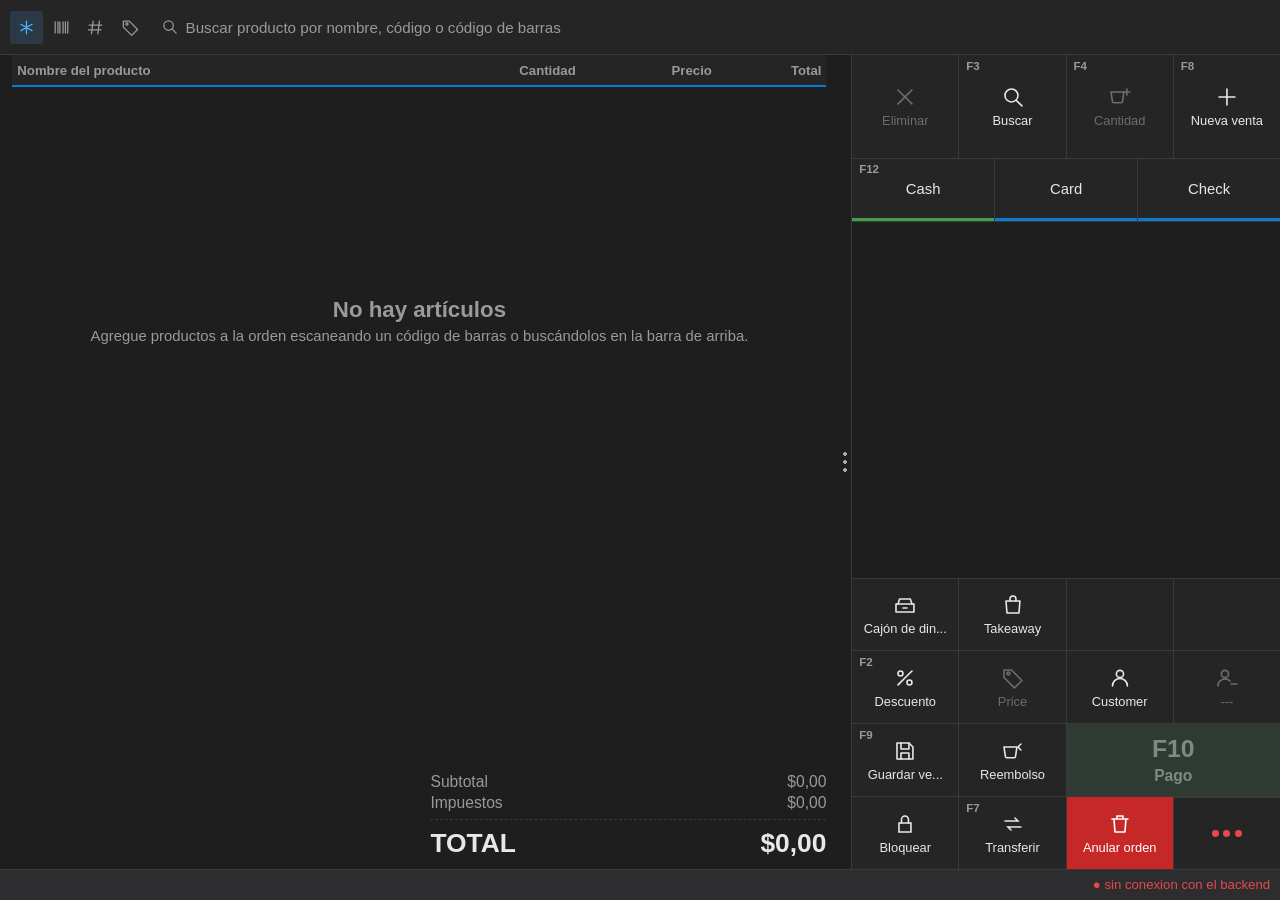
==== commit 2406cef6: "feat: implement POS module with FIFO inventory logic, receipt management, and expanded documentation" ====
--- a/frontend/index.html
+++ b/frontend/index.html
@@ -111,6 +111,87 @@
     <span class="topbar__status" id="connection-status">● conectando...</span>
   </footer>
 
+  <!--
+    Dialogo de cantidad con teclado numerico en pantalla (calco del
+    2026-09-08). Se abre al elegir un producto en el buscador y sirve tanto
+    a dedo/raton como con el teclado fisico: el campo es un <input> de
+    verdad y esta enfocado, asi que tecleando se escribe directo.
+
+    Vive aqui, en el HTML estatico, y no en una vista: es un dialogo global
+    y app.js lo enlaza una sola vez al arrancar.
+
+    OJO: mientras esta abierto, app.js llama a barcodeFocus.pausar(). Sin
+    eso, barcode.js le devolveria el foco al buscador cada 1,5s y lo que se
+    teclease en el dialogo acabaria en la barra de busqueda.
+  -->
+  <div
+    id="dialogo-cantidad"
+    class="dialogo-cantidad"
+    role="dialog"
+    aria-modal="true"
+    aria-labelledby="dialogo-cantidad-titulo"
+    hidden
+  >
+    <div class="dialogo-cantidad__panel">
+      <h2 id="dialogo-cantidad-titulo" class="dialogo-cantidad__titulo">Cambiar cantidad</h2>
+      <p class="dialogo-cantidad__texto">
+        Producto <span id="dialogo-cantidad-producto"></span>
+      </p>
+      <p class="dialogo-cantidad__texto">
+        Cantidad predeterminada: <span id="dialogo-cantidad-defecto">1</span>
+      </p>
+
+      <input
+        type="text"
+        id="dialogo-cantidad-input"
+        class="dialogo-cantidad__campo"
+        inputmode="decimal"
+        autocomplete="off"
+        autocorrect="off"
+        spellcheck="false"
+        aria-label="Cantidad"
+      />
+      <p id="dialogo-cantidad-error" class="dialogo-cantidad__error" hidden></p>
+
+      <!-- data-tecla: lo lee pulsarTeclaCantidad() en app.js, que es la
+           misma funcion que atiende al teclado fisico. -->
+      <div class="teclado-numerico">
+        <button type="button" class="tecla" data-tecla="1">1</button>
+        <button type="button" class="tecla" data-tecla="2">2</button>
+        <button type="button" class="tecla" data-tecla="3">3</button>
+        <button type="button" class="tecla tecla--secundaria" data-tecla="borrar" aria-label="Borrar">
+          <svg class="tecla__icono" viewBox="0 0 24 24" fill="none" stroke="currentColor" stroke-width="1.6" stroke-linecap="round" stroke-linejoin="round" aria-hidden="true">
+            <path d="M9 5h10a1.5 1.5 0 0 1 1.5 1.5v11A1.5 1.5 0 0 1 19 19H9L2.6 12z" />
+            <path d="M12.4 9.6l5 4.8M17.4 9.6l-5 4.8" />
+          </svg>
+        </button>
+
+        <button type="button" class="tecla" data-tecla="4">4</button>
+        <button type="button" class="tecla" data-tecla="5">5</button>
+        <button type="button" class="tecla" data-tecla="6">6</button>
+        <button type="button" class="tecla tecla--secundaria" data-tecla="esc">esc</button>
+
+        <button type="button" class="tecla" data-tecla="7">7</button>
+        <button type="button" class="tecla" data-tecla="8">8</button>
+        <button type="button" class="tecla" data-tecla="9">9</button>
+        <button type="button" class="tecla tecla--enter" data-tecla="enter" aria-label="Aceptar">
+          <svg class="tecla__icono" viewBox="0 0 24 24" fill="none" stroke="currentColor" stroke-width="1.8" stroke-linecap="round" stroke-linejoin="round" aria-hidden="true">
+            <path d="M20 5.5v7a2.5 2.5 0 0 1-2.5 2.5H5" />
+            <path d="M9 11l-4 4 4 4" />
+          </svg>
+        </button>
+
+        <!-- El signo menos existe en el original. Aqui se puede teclear,
+             pero confirmarCantidad() rechaza cualquier cantidad que no sea
+             mayor que cero: una cantidad negativa descontaria inventario al
+             reves y no se notaria hasta cuadrar la caja. -->
+        <button type="button" class="tecla" data-tecla="-">-</button>
+        <button type="button" class="tecla" data-tecla="0">0</button>
+        <button type="button" class="tecla" data-tecla=".">.</button>
+      </div>
+    </div>
+  </div>
+
   <!-- Notificaciones no bloqueantes (ej. "Producto guardado correctamente").
        Ver mostrarToast() en app.js. -->
   <div id="toast" class="toast" hidden></div>
--- a/frontend/css/style.css
+++ b/frontend/css/style.css
@@ -64,19 +64,36 @@
   /* Panel de acciones de Retail. El boton de los tres puntos vive en
      index.html y se dimensiona con estas mismas variables para encajar en
      la ultima celda de la reticula, asi que cambiar una de las dos las
-     mantiene alineadas. */
-  --ancho-acciones: 27rem;
-  --alto-celda-accion: 4.7rem;
+     mantiene alineadas.
+
+     El ancho va en vw y no en rem porque en el original el panel ocupa una
+     PROPORCION de la ventana (643 de 1920 = 33,5%), no un ancho fijo. El
+     clamp evita que se quede sin sitio en pantallas pequeñas o que se coma
+     la mitad en pantallas muy anchas. El tirador puede sobreescribirlo. */
+  --ancho-acciones: clamp(22rem, 33.5vw, 44rem);
+  /* Tres alturas distintas, medidas sobre la captura de referencia: la
+     fila superior es mas alta que las demas, y la de metodos de pago mas
+     baja. Antes las tres compartian un unico valor y por eso el panel se
+     veia mas plano que el original. */
+  --alto-celda-accion: 4.35rem;
+  --alto-celda-accion-alta: 6.2rem;
+  --alto-celda-pago: 3.8rem;
 
   --font-base: "Segoe UI", Roboto, -apple-system, BlinkMacSystemFont, sans-serif;
 }
 
 html {
-  /* Palanca global de densidad. Como toda la hoja esta en rem, bajar la
-     raiz de los 16px que trae el navegador a 14px comprime la interfaz
-     entera de forma proporcional: es exactamente el aire que sobraba
-     frente a Aronium, y evita tener que reescribir cada padding. */
-  font-size: 14px;
+  /* Palanca global de densidad. Como toda la hoja esta en rem, cambiar la
+     raiz comprime o expande la interfaz entera de forma proporcional, sin
+     tener que reescribir cada padding.
+
+     Estuvo en 14px, elegido a ojo para quitarle el aire de pagina web. Al
+     medir la captura de referencia contra la nuestra a la misma resolucion
+     (1920) resulto que nos habiamos pasado de compresion: las etiquetas de
+     los botones median 10,9px contra 13px del original, y los nombres de
+     producto 12,6px contra 15px. Los dos desfases dan el mismo factor, asi
+     que se corrige subiendo la raiz en vez de tocar tamaño por tamaño. */
+  font-size: 16.5px;
 }
 
 * {
@@ -428,7 +445,8 @@
 }
 .tabla-ticket thead th {
   text-align: left;
-  padding: 0.4rem 0.3rem;
+  /* 33px de alto de fila sobre la referencia a 1920. */
+  padding: 0.46rem 0.3rem;
   border-bottom: 2px solid var(--color-primary);
   color: var(--color-text-muted);
   font-size: 0.8rem;
@@ -782,7 +800,8 @@
   display: flex;
   align-items: center;
   gap: 0.5rem;
-  height: 2.9rem;
+  /* 55px sobre la captura de referencia a 1920. */
+  height: 3.35rem;
   flex-shrink: 0;
   padding: 0 0.6rem;
   background: var(--color-panel);
@@ -796,6 +815,7 @@
 }
 
 .btn-modo-busqueda {
+  position: relative;
   display: flex;
   align-items: center;
   justify-content: center;
@@ -808,18 +828,41 @@
   color: var(--color-text-muted);
   cursor: pointer;
 }
-.btn-modo-busqueda:disabled {
-  cursor: default;
+.btn-modo-busqueda:hover {
+  background: var(--color-hover);
+  color: var(--color-text);
 }
 .btn-modo-busqueda.activo {
-  color: var(--color-text);
+  background: rgba(76, 178, 255, 0.14);
+  color: var(--color-primary-dark);
 }
 .icono-modo {
   width: 1.15rem;
   height: 1.15rem;
 }
 
+/* Ayuda emergente de cada modo. Se dibuja con CSS y no con el atributo
+   title del navegador, que tarda casi un segundo en aparecer y se pinta
+   con el estilo del sistema, fuera del tema oscuro. */
+.btn-modo-busqueda[data-tooltip]:hover::after {
+  content: attr(data-tooltip);
+  position: absolute;
+  top: calc(100% + 0.35rem);
+  left: 0;
+  z-index: 60;
+  padding: 0.2rem 0.5rem;
+  background: var(--color-panel-alto);
+  border: 1px solid var(--color-border);
+  border-radius: var(--radius);
+  color: var(--color-text);
+  font-size: 0.75rem;
+  white-space: nowrap;
+  pointer-events: none;
+}
+
 .pos-retail__buscador {
+  /* Ancla del desplegable de resultados. */
+  position: relative;
   display: flex;
   align-items: center;
   gap: 0.45rem;
@@ -827,6 +870,64 @@
   min-width: 0;
   padding-left: 0.35rem;
   color: var(--color-text-muted);
+}
+
+/* --- Desplegable de coincidencias ---
+   Cae bajo el campo y por encima del ticket. El desplazamiento vertical
+   compensa que el campo esta centrado dentro de una barra mas alta, para
+   que el desplegable arranque justo en el borde inferior de la barra. */
+.resultados-busqueda:not([hidden]) {
+  display: block;
+  position: absolute;
+  top: calc(100% + 0.45rem);
+  left: 0;
+  z-index: 30;
+  width: min(38rem, 60vw);
+  max-height: 20rem;
+  margin: 0;
+  padding: 0;
+  overflow-y: auto;
+  list-style: none;
+  background: var(--color-panel);
+  border: 1px solid var(--color-border);
+  border-radius: var(--radius);
+  box-shadow: 0 8px 24px rgba(0, 0, 0, 0.55);
+}
+
+/* Filas densas, nombre a la izquierda y precio alineado a la derecha. */
+.resultado-item {
+  display: flex;
+  align-items: center;
+  justify-content: space-between;
+  gap: 1.5rem;
+  padding: 0.16rem 0.6rem;
+  font-size: 0.85rem;
+  color: var(--color-text);
+  cursor: pointer;
+}
+.resultado-item:hover {
+  background: var(--color-hover);
+}
+/* Fila seleccionada: azul solido, la que se agrega al pulsar Enter. */
+.resultado-item.activo {
+  background: var(--color-primary);
+  color: #fff;
+}
+.resultado-item__nombre {
+  overflow: hidden;
+  text-overflow: ellipsis;
+  white-space: nowrap;
+}
+.resultado-item__precio {
+  flex-shrink: 0;
+  /* Cifras de ancho fijo: los precios quedan alineados entre filas. */
+  font-variant-numeric: tabular-nums;
+}
+.resultados-busqueda__vacio {
+  padding: 0.35rem 0.6rem;
+  font-size: 0.85rem;
+  color: var(--color-text-muted);
+  cursor: default;
 }
 .icono-lupa {
   width: 1.05rem;
@@ -912,9 +1013,64 @@
   padding-top: 0.45rem;
   /* Separador punteado, como en el original. */
   border-top: 1px dashed var(--color-border);
-  font-size: 1.35rem;
+  /* 26px sobre la referencia a 1920: el TOTAL pesa mas que el resto de la
+     tipografia, no solo un poco mas. */
+  font-size: 1.6rem;
   font-weight: 700;
   color: var(--color-text);
+}
+
+/* --- Tirador de ajuste del panel de acciones ---
+   Franja estrecha entre el ticket y el panel de acciones. Los puntos del
+   agarre se dibujan con un degradado radial repetido y no con un caracter
+   de fuente (⋮), para que salgan identicos en cualquier equipo sin
+   depender de que fuente resuelva ese glifo. */
+.pos-retail__separador {
+  display: flex;
+  align-items: center;
+  justify-content: center;
+  width: 0.75rem;
+  flex-shrink: 0;
+  background: var(--color-bg);
+  cursor: col-resize;
+  /* Sin esto, arrastrar selecciona de paso el texto del ticket. */
+  user-select: none;
+  touch-action: none;
+}
+/* Se ilumina al acercarse: es la pista de que el borde se puede mover. */
+.pos-retail__separador:hover {
+  background: var(--color-hover);
+}
+
+/* OJO con el tamaño: la primera version usaba puntos de 1.2px en una
+   franja de 3x22px y en gris apagado. Estaba en su sitio y funcionaba,
+   pero era tan tenue que no se veia, y se reporto como si el tirador no
+   existiera. Un control que se descubre mirando tiene que leerse. */
+.pos-retail__agarre {
+  /* El patron se repite en vertical, asi que el alto TIENE que ser un
+     multiplo exacto del paso: con 2rem (28px) sobre un paso de 8px cabian
+     tres puntos y medio, y el cuarto se veia cortado. Atarlo al paso con
+     calc() evita que vuelva a descuadrarse si alguien toca el alto. */
+  --paso-punto: 8px;
+  width: 4px;
+  height: calc(var(--paso-punto) * 3);
+  background-image: radial-gradient(circle, var(--color-text) 1.7px, transparent 1.9px);
+  background-size: 4px var(--paso-punto);
+  background-repeat: repeat-y;
+  opacity: 0.7;
+}
+.pos-retail__separador:hover .pos-retail__agarre,
+body.redimensionando .pos-retail__agarre {
+  background-image: radial-gradient(circle, var(--color-primary-dark) 1.7px, transparent 1.9px);
+  opacity: 1;
+}
+
+/* Mientras dura el arrastre el cursor de ajuste manda en toda la ventana;
+   si no, cambia en cuanto el puntero se sale de la franja, que es de
+   apenas unos pixeles. */
+body.redimensionando {
+  cursor: col-resize;
+  user-select: none;
 }
 
 /* --- Panel de acciones --- */
@@ -998,9 +1154,15 @@
 /* Metodos de pago: en el original se distinguen por una linea de color en
    el borde inferior, no por el relleno del boton. */
 .btn-pago {
-  min-height: 3.1rem;
+  min-height: var(--alto-celda-pago);
   border-bottom: 3px solid transparent;
   font-size: 0.9rem;
+}
+
+/* La primera fila del panel (Eliminar / Buscar / Cantidad / Nueva venta)
+   es mas alta que el resto en el original: son las acciones de cabecera. */
+.acciones-grid--principal .btn-accion {
+  min-height: var(--alto-celda-accion-alta);
 }
 .btn-pago--efectivo { border-bottom-color: #43a047; }
 .btn-pago--tarjeta,
@@ -1046,40 +1208,16 @@
   background: var(--color-panel);
 }
 
-/* --- Catalogo tactil ---
-   Ocupa la banda central del panel de acciones, que en el original esta
-   vacia con la marca de agua del logo. Se conserva porque un mostrador
-   tactil lo necesita (decision del 2026-09-07), aunque Aronium no lo
-   tenga. */
-.pos-retail__catalogo {
-  display: flex;
-  flex-direction: column;
+/* --- Banda central vacia del panel de acciones ---
+   En el original es donde va la marca de agua del logo. Aqui estuvo el
+   catalogo tactil hasta que se pidio despejar la zona (2026-09-08); ver la
+   nota en views/pos_retail.html. Sigue haciendo falta como elemento: es el
+   separador flexible que empuja el grupo de botones inferior contra el
+   fondo del panel. */
+.pos-retail__hueco {
   flex: 1;
   min-height: 0;
-  padding: 0.5rem;
   background: var(--color-bg);
-}
-/* En un panel estrecho las categorias no caben en varias filas sin comerse
-   la grilla, asi que aqui van en una sola fila que se desplaza en
-   horizontal, como una tira de pestañas. */
-.pos-retail__catalogo .categorias-tabs {
-  flex-shrink: 0;
-  flex-wrap: nowrap;
-  margin-bottom: 0.45rem;
-  padding-bottom: 0.35rem;
-  overflow-x: auto;
-  overflow-y: hidden;
-  scrollbar-width: thin;
-}
-.pos-retail__catalogo .categoria-tab {
-  flex-shrink: 0;
-}
-.pos-retail__catalogo .grid-productos {
-  flex: 1;
-  min-height: 0;
-  grid-template-columns: repeat(2, 1fr);
-  align-content: start;
-  overflow-y: auto;
 }
 
 /* =========================================
@@ -1325,3 +1463,172 @@
     transform: translateY(0);
   }
 }
+
+/* =========================================
+   Dialogo de cantidad con teclado numerico
+   Calco del 2026-09-08. Se abre al elegir un producto en el buscador y
+   sirve igual con el raton/dedo que con el teclado fisico.
+   ========================================= */
+
+/* :not([hidden]) obligatorio: una regla de autor con "display" vence
+   SIEMPRE al [hidden] del navegador (ver la nota junto a
+   .pos-hospitalidad__cuenta). */
+.dialogo-cantidad:not([hidden]) {
+  display: flex;
+  justify-content: center;
+  align-items: flex-start;
+  position: fixed;
+  inset: 0;
+  z-index: 100;
+  padding-top: 2vh;
+  /* Sin oscurecer el fondo, como en el original: el cajero necesita seguir
+     viendo el ticket mientras teclea la cantidad. */
+  background: transparent;
+}
+
+.dialogo-cantidad__panel {
+  width: 22.5rem;
+  max-width: calc(100vw - 2rem);
+  padding: 1rem 1.1rem 1.1rem;
+  background: var(--color-panel-alto);
+  border: 1px solid var(--color-border);
+  border-radius: var(--radius);
+  box-shadow: 0 12px 36px rgba(0, 0, 0, 0.6);
+}
+
+.dialogo-cantidad__titulo {
+  margin: 0 0 0.7rem;
+  font-size: 1.3rem;
+  font-weight: 400;
+  text-align: center;
+  color: var(--color-text);
+}
+
+.dialogo-cantidad__texto {
+  margin: 0 0 0.15rem;
+  font-size: 0.88rem;
+  text-align: center;
+  color: var(--color-text-muted);
+}
+.dialogo-cantidad__texto span {
+  color: var(--color-text);
+}
+
+.dialogo-cantidad__campo {
+  width: 100%;
+  height: 2.6rem;
+  margin-top: 0.8rem;
+  padding: 0 0.6rem;
+  border: 1px solid var(--color-primary);
+  border-radius: var(--radius);
+  outline: none;
+  background: var(--color-bg);
+  /* Cifra grande, a la derecha y en el azul de acento, como en el
+     original: es el unico dato que el cajero tiene que leer de un vistazo. */
+  color: var(--color-primary-dark);
+  font-size: 1.15rem;
+  font-weight: 700;
+  text-align: right;
+}
+
+.dialogo-cantidad__error:not([hidden]) {
+  display: block;
+  margin: 0.4rem 0 0;
+  font-size: 0.8rem;
+  text-align: center;
+  color: var(--color-rojo);
+}
+
+.teclado-numerico {
+  display: grid;
+  grid-template-columns: repeat(4, 1fr);
+  gap: 2px;
+  margin-top: 0.8rem;
+}
+
+.tecla {
+  display: flex;
+  align-items: center;
+  justify-content: center;
+  min-height: 3.2rem;
+  border: 1px solid var(--color-border);
+  border-radius: var(--radius);
+  background: var(--color-panel);
+  color: var(--color-text);
+  font-size: 1.15rem;
+  cursor: pointer;
+}
+.tecla:hover {
+  background: var(--color-hover);
+}
+.tecla:active {
+  background: var(--color-seleccion);
+}
+
+.tecla--secundaria {
+  font-size: 0.95rem;
+}
+
+/* El Enter ocupa dos filas de la ultima columna, como en el original. */
+.tecla--enter {
+  grid-row: span 2;
+}
+
+.tecla__icono {
+  width: 1.4rem;
+  height: 1.4rem;
+}
+
+/* =========================================
+   Linea seleccionada del ticket y pestañas de ventas en paralelo
+   (botones Eliminar / F4 Cantidad / F8 Nueva venta, 2026-09-08)
+   ========================================= */
+
+/* La seleccion tiene que leerse de un vistazo: es sobre esta linea sobre la
+   que van a actuar Eliminar y Cantidad. */
+#ticket-lineas tr {
+  cursor: pointer;
+}
+#ticket-lineas tr:hover {
+  background: var(--color-hover);
+}
+#ticket-lineas tr.seleccionada {
+  background: var(--color-seleccion);
+}
+#ticket-lineas tr.seleccionada td {
+  color: #fff;
+}
+
+/* Barra de pestañas. Solo aparece con mas de una venta abierta (ver
+   renderPestanasOrdenes), asi que el caso normal queda igual que el
+   original, que no tiene esta barra. */
+.pestanas-ordenes:not([hidden]) {
+  display: flex;
+  gap: 1px;
+  flex-shrink: 0;
+  padding: 0 0.5rem;
+  background: var(--color-panel);
+  border-bottom: 1px solid var(--color-border);
+}
+
+.pestana-orden {
+  min-height: 1.9rem;
+  padding: 0 0.9rem;
+  border: none;
+  border-top: 2px solid transparent;
+  border-radius: 0;
+  background: transparent;
+  color: var(--color-text-muted);
+  font-size: 0.85rem;
+  cursor: pointer;
+}
+.pestana-orden:hover {
+  background: var(--color-hover);
+  color: var(--color-text);
+}
+.pestana-orden.activa {
+  background: var(--color-bg);
+  border-top-color: var(--color-primary);
+  color: var(--color-text);
+  font-weight: 600;
+}
